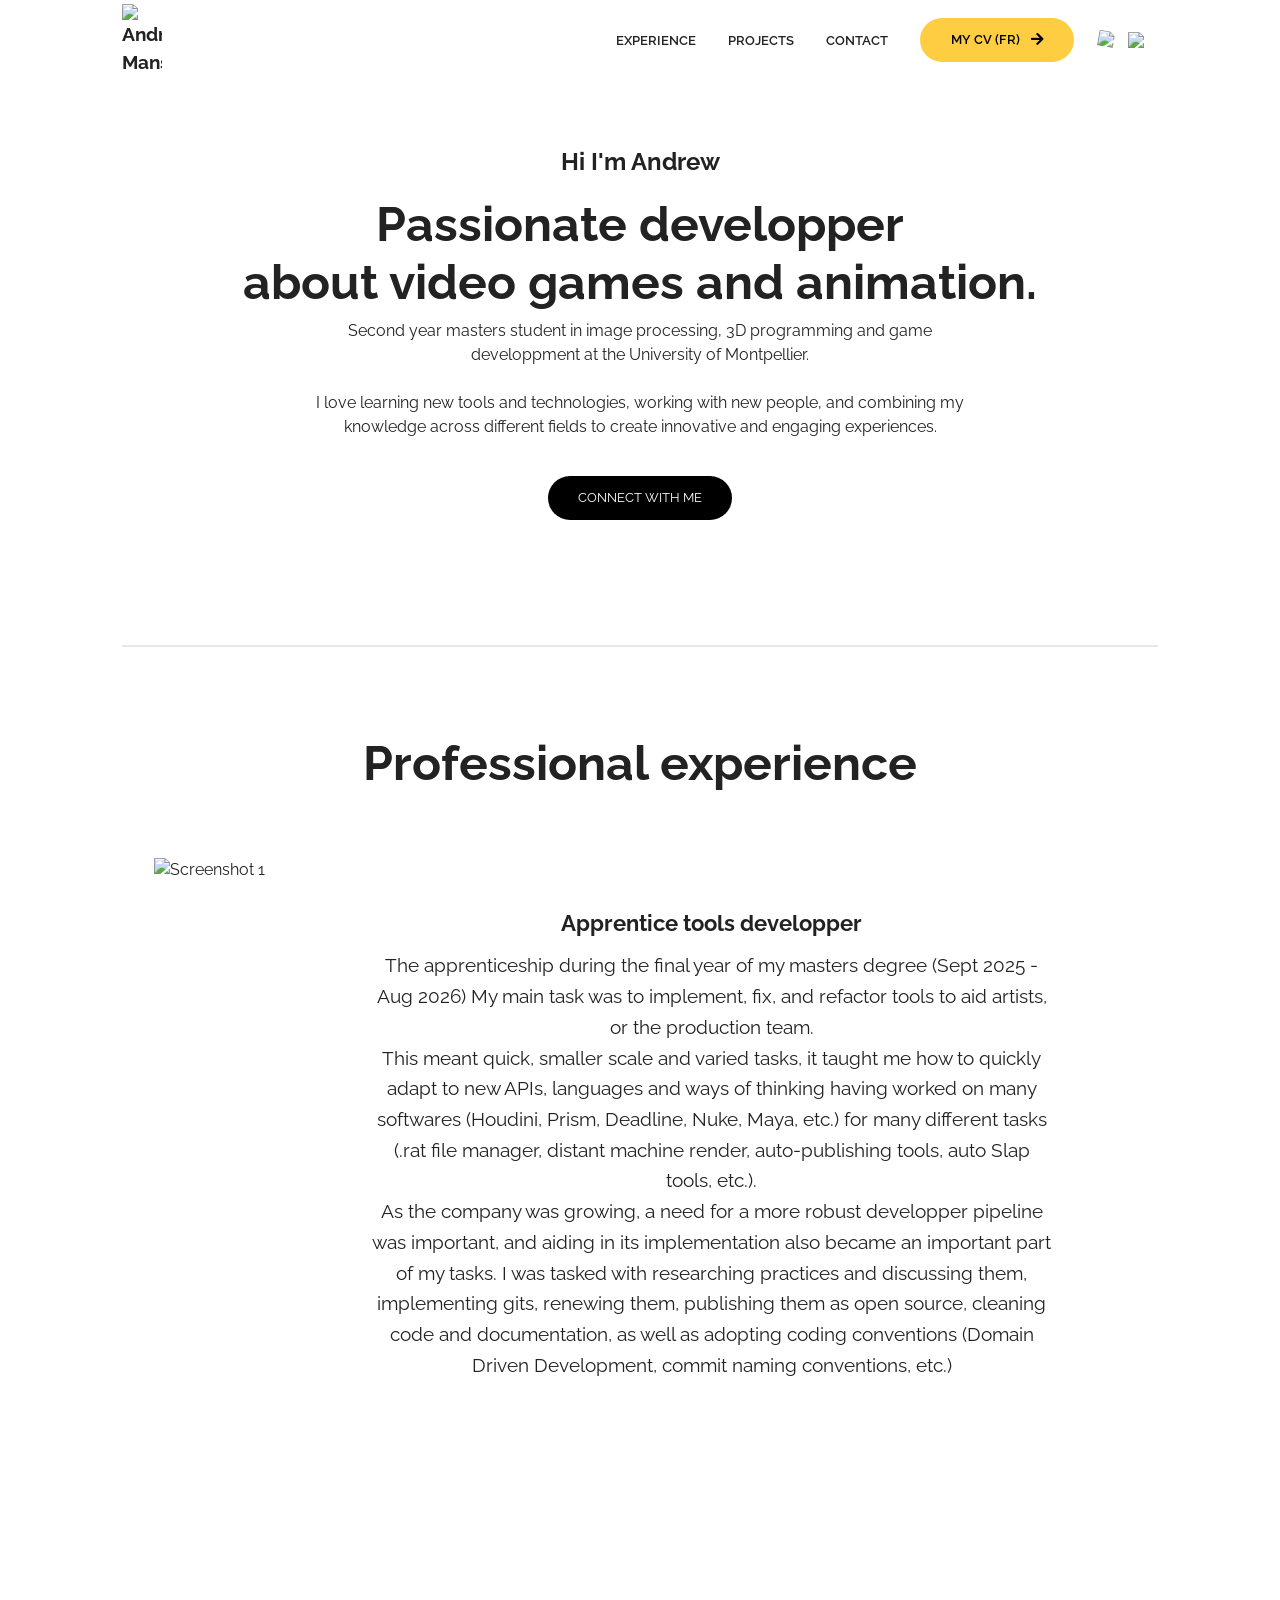
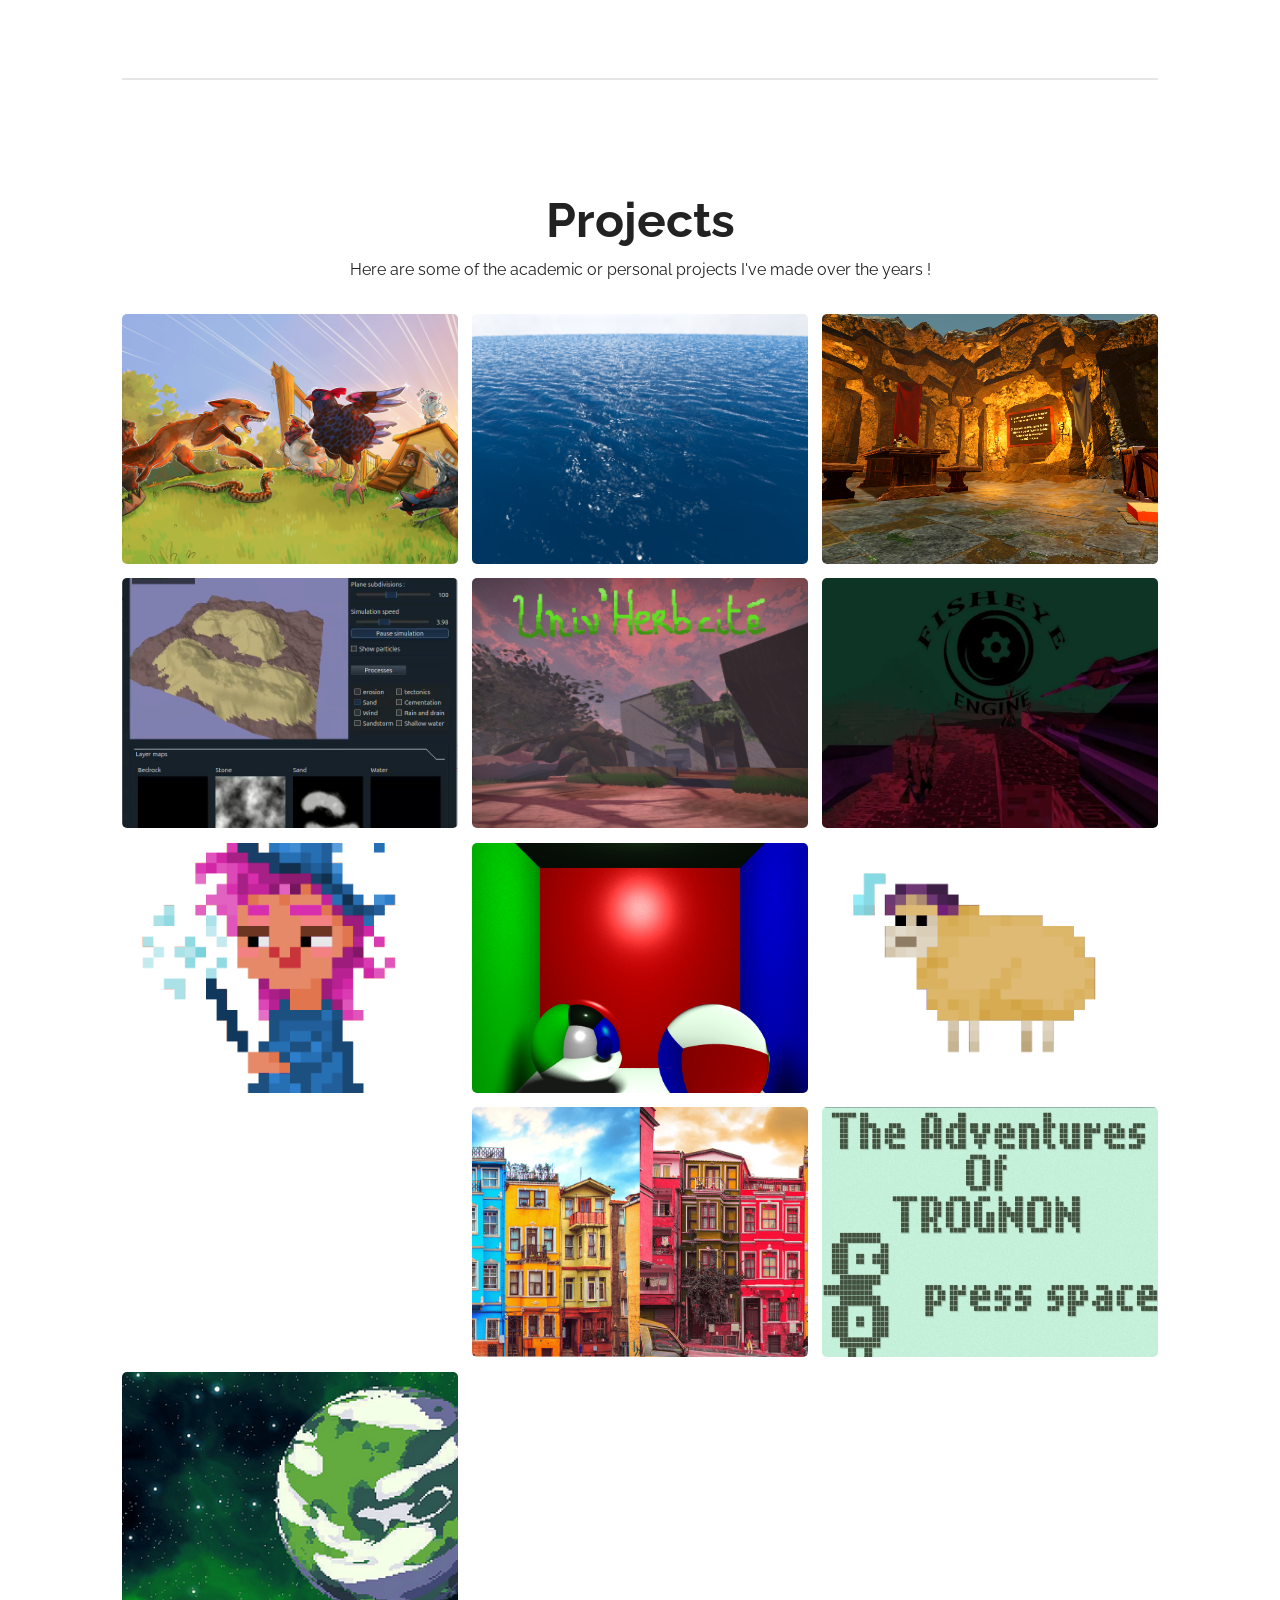
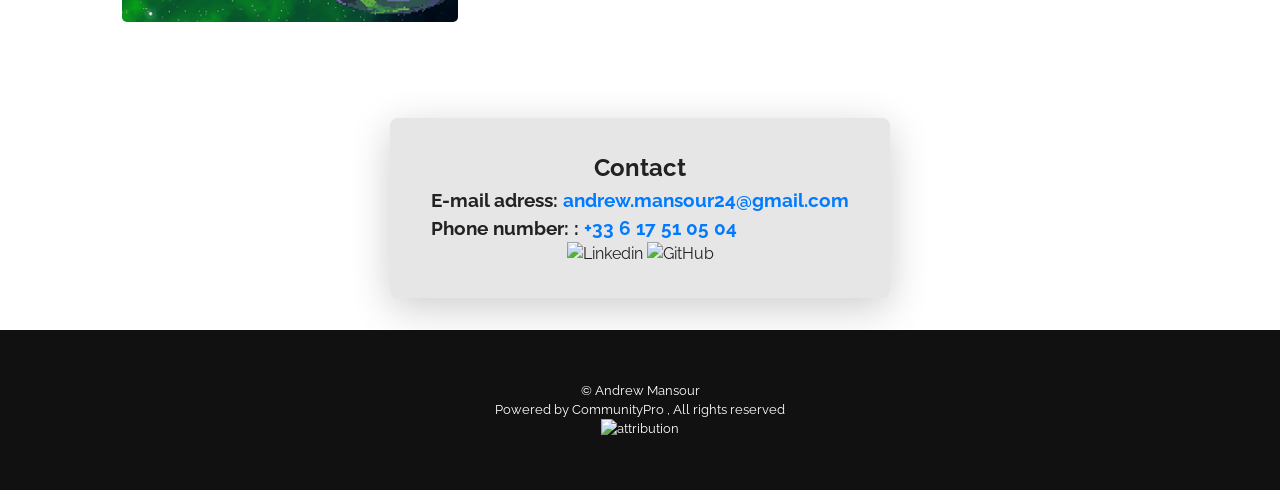
==== index.html @ ca148944 "feat: add work experience section" ====
<!DOCTYPE html>
<html lang="en">

<head>
  <meta charset="UTF-8" />
  <meta http-equiv="X-UA-Compatible" content="IE=edge" />
  <meta name="viewport" content="width=device-width, initial-scale=1.0" />

  <!-- TODO : Figure out what meta tags are -->

  <!-- Primary Meta Tags -->
  <title>Andrew Mansour</title>
  <meta name="title" content="Andrew Mansour's Portfolio" />
  <meta name="description"
    content="My personal portfolio showcasing some of my projects done throughout the years. This site is based on a template by CommunityPro" />

  <!-- Open Graph / Facebook -->
  <meta property="og:type" content="website" />
  <meta property="og:url" content="https://github.com/CommunityPro/portfolio-html" />
  <meta property="og:title" content="Andrew Mansour's Portfolio" />
  <meta property="og:description"
    content="My personal portfolio showcasing some of my projects done throughout the years. This site is based on a template by CommunityPro" />
  <meta property="og:image"
    content="src/assets/sitethumbnail.jpg" />

  <!-- Twitter -->
  <meta property="twitter:card" content="summary_large_image" />
  <meta property="twitter:url" content="https://github.com/CommunityPro/portfolio-html" />
  <meta property="twitter:title" content="Andrew Mansour's Portfolio" />
  <meta property="twitter:description"
    content="My personal portfolio showcasing some of my projects done throughout the years. This site is based on a template by CommunityPro" />
  <meta property="twitter:image"
    content="src/assets/sitethumbnail.jpg" />

  <link rel="stylesheet" href="https://use.fontawesome.com/releases/v5.15.4/css/all.css"
    integrity="sha384-DyZ88mC6Up2uqS4h/KRgHuoeGwBcD4Ng9SiP4dIRy0EXTlnuz47vAwmeGwVChigm" crossorigin="anonymous" />
  <link rel="stylesheet" href="src/css/style.css" />
  <link rel="stylesheet" href="src/css/utilities.css" />
</head>


<body>
  <header id="hero">
    <!-- Navbar -->
    <nav class="navbar">
      <div class="container">
        <!-- TODO : Replace with logo -->
        <!-- Logo -->
        <h3 id="logo">
          <a href="#"><img src="" alt="Andrew Mansour" /></a>
        </h3>
        <!-- Navbar links -->
        <!-- TODO : Set links -->
        <ul class="nav-menu">
          <li><a class="nav-link" href="#profexp">EXPERIENCE</a></li>
          <li><a class="nav-link" href="#projects">PROJECTS</a></li>
          <li><a class="nav-link" href="#contact">CONTACT</a></li>
          <li>
            <a class="nav-link btn btn-primary" href="src/assets/cv.pdf" target="_blank">MY CV (FR) <i
                class="fas fa-arrow-right"></i></a>
          </li>

          <!-- Toggle switch -->
          <div class="theme-switch">
            <input type="checkbox" id="switch" />
            <label class="toggle-icons" for="switch">
              <img class="moon" src="src/assets/moon.svg" />
              <img class="sun" src="src/assets/sun.svg" />
            </label>
          </div>
          <!-- Hamburger menu -->
        </ul>
        <div class="hamburger">
          <span class="bar"></span>
          <span class="bar"></span>
          <span class="bar"></span>
        </div>
      </div>
    </nav>


    <!-- TODO : Change text with my details -->
    <!-- TODO : Change picture with mine -->
    <section class="header-container">
      <img class="profile-image" src="src/assets/myhead.jpg" alt="" />
      <h1>Hi I'm Andrew</h1>

      <div class="content-text">
        <h2> Passionate developper </h2>
        <h2> about video games and animation.</h2>

        <p>
          Second year masters student in image processing, 3D programming and game developpment at the University of Montpellier. 
          <br />
          <br />
          I love learning new tools and technologies, working with new people, and combining my knowledge across different fields to create innovative and engaging experiences.
        </p>
      </div>
      <a href="#contact" class="btn btn-secondary">Connect with me</a>
    </section>
  </header>

  <section id="profexp" class="project-container container">
    <div class="division"></div>
    <div class="content-text">
      <h2>Professional experience</h2>

        <section class="project-details">
          <div class="container project-flex">
            <!-- Video on the left -->
            <div class="company-logo">
              <img src="src\assets\project\xxxxx.png" alt="Screenshot 1" />
            </div>
            <!-- Description on the right -->
            <div class="work-description">
              <h3>Apprentice tools developper</h3>
              <p>
                The apprenticeship during the final year of my masters degree (Sept 2025 - Aug 2026)
                My main task was to implement, fix, and refactor tools to aid artists, or the production team.<br>
                This meant quick, smaller scale and varied tasks, it taught me how to quickly adapt to new APIs, languages and ways of thinking
                having worked on many softwares (Houdini, Prism, Deadline, Nuke, Maya, etc.) for many different tasks (.rat file manager, distant machine render, auto-publishing tools, auto Slap tools, etc.).
                <br>
                As the company was growing, a need for a more robust developper pipeline was important, and aiding in its implementation also became an important part of my tasks. 
                I was tasked with researching practices and discussing them, implementing gits, renewing them, publishing them as open source, cleaning code and documentation, as well as adopting coding conventions 
                (Domain Driven Development, commit naming conventions, etc.)
              </p>
            </div>
          </div>
        </section>
        
    </div>
    </section>


  <!-- TODO : Make thumbnails -->
  <!-- Projects -->
  <section id="projects" class="project-container container">
    <div class="division"></div>
    <div class="content-text">
      <h2>Projects</h2>
      <p>Here are some of the academic or personal projects I've made over the years !</p>
    </div>

    <article class="project">
      <!-- Project 1 -->
      <div class="card" onclick="window.location='src/project.html?id=project1';">
        <div class="project-info">
          <div class="project-bio">
            <h3>Cots : PC and Mobile game</h3>
            <p>Unity, C#, Game design, Kickstarter/Instagram/Twitter</p>
          </div>

          <div class="project-link">
            <a href="https://www.kickstarter.com/projects/plampstudio/cots-take-your-destiny-into-your-own-wings?ref=43f7de" target="_blank"><i class="fas fa-globe"></i></a>
          </div>
        </div>
      </div>

      <!-- Project 2 -->
      <div href="" class="card" onclick="window.location='src/project.html?id=project2';">
        <div class="project-info">
          <div class="project-bio">
            <h3>Fast, Orientable, Aperiodic Ocean</h3>
            <p>Godot, GDshader, R&D</p>
          </div>

          <div class="project-link">
            <a href="https://github.com/RTheoGH/TER-Ocean" target="_blank"><i class="fab fa-github"></i></a>
          </div>
        </div>
      </div>

      <!-- Project 11 -->
      <div href="" class="card" onclick="window.location='src/project.html?id=project11';">
        <div class="project-info">
          <div class="project-bio">
            <h3>MAIge Academy VR</h3>
            <p>Godot, VR</p>
          </div>

          <div class="project-link">
            <a href="https://github.com/RTheoGH/Projet_VR" target="_blank"><i class="fab fa-github"></i></a>
          </div>
        </div>
      </div>

      <!-- Project 10 -->
      <div href="" class="card" onclick="window.location='src/project.html?id=project10';">
        <div class="project-info">
          <div class="project-bio">
            <h3>Approximation of physical processes for terrain simulation</h3>
            <p>C++, Qt5, OpenGL</p>
          </div>

          <div class="project-link">
            <a href="https://github.com/binaryHips/Projet3D" target="_blank"><i class="fab fa-github"></i></a>
          </div>
        </div>
      </div>

      <!-- Project 12 -->
      <div href="" class="card" onclick="window.location='src/project.html?id=project12';">
        <div class="project-info">
          <div class="project-bio">
            <h3>Univ'Herb'City</h3>
            <p>Godot</p>
          </div>

          <div class="project-link">
            <a href="https://github.com/RTheoGH/UnivHerbcite" target="_blank"><i class="fab fa-github"></i></a>
            <a href="https://azouuuu.itch.io/univherbcite" target="_blank"><i class="fas fa-globe"></i></a>
          </div>
        </div>
      </div>


      <!-- Porject 3 -->
      <div href="" class="card" onclick="window.location='src/project.html?id=project3';">
        <div class="project-info">
          <div class="project-bio">
            <h3>Fisheye Engine : Game Engine from scratch</h3>
            <p>C++, OpenGL, GLSL, R&D</p>
          </div>

          <div class="project-link">
            <a href="https://github.com/Sloth-King/Fisheye-Engine" target="_blank"><i class="fab fa-github"></i></a>
          </div>
        </div>
      </div>

      <!-- Project 4 -->
      <div href="" class="card" onclick="window.location='src/project.html?id=project4';">
        <div class="project-info">
          <div class="project-bio">
            <h3>MAIgic Academy</h3>
            <p>Godot, Multi-agent systems</p>
          </div>

          <div class="project-link">
            <a href="https://github.com/binaryHips/MAIgeAcademy" target="_blank"><i class="fab fa-github"></i></a>
            <a href="https://ohhnyx.itch.io/maige-academy" target="_blank"><i class="fas fa-globe"></i></a>
          </div>
        </div>
      </div>

      <!-- Project 7 -->
      <div href="" class="card" onclick="window.location='src/project.html?id=project7';">
        <div class="project-info">
          <div class="project-bio">
            <h3>Raytracer</h3>
            <p>C++, OpenGL, GLSL</p>
          </div>

          <div class="project-link">
            <a href="https://github.com/Sloth-King/RayTraceProject/tree/main" target="_blank"><i class="fab fa-github"></i></a>
          </div>
        </div>
      </div>

      <!-- Project 5 -->
      <div href="" class="card" onclick="window.location='src/project.html?id=project5';">
        <div class="project-info">
          <div class="project-bio">
            <h3>AIgricultor</h3>
            <p>Godot, Multi-agent system</p>
          </div>

          <div class="project-link">
            <a href="https://github.com/VigKillian/AIgricultor" target="_blank"><i class="fab fa-github"></i></a>
            <a href="https://ohhnyx.itch.io/aigricultor" target="_blank"><i class="fas fa-globe"></i></a>
          </div>
        </div>
      </div>

      <!-- Project 13 -->
      <div href="" class="card" onclick="window.location='src/project.html?id=project13';">
        <div class="project-info">
          <div class="project-bio">
            <h3>Age filter : Neural Network</h3>
            <p>Python, Tensorflow</p>
          </div>

          <div class="project-link">
            <a href="https://github.com/jjparrad/face_filters" target="_blank"><i class="fab fa-github"></i></a>
          </div>
        </div>
      </div>

      <!-- Project 6 -->
      <div href="" class="card" onclick="window.location='src/project.html?id=project6';">
        <div class="project-info">
          <div class="project-bio">
            <h3>HarMONEY : A color harmonisation software</h3>
            <p>Python, OpenCV, R&D</p>
          </div>

          <div class="project-link">
            <a href="https://github.com/Victor-ONIC/hai804-809" target="_blank"><i class="fab fa-github"></i></a>
          </div>
        </div>
      </div>

      <!-- Project 8 -->
      <div href="" class="card" onclick="window.location='src/project.html?id=project8';">
        <div class="project-info">
          <div class="project-bio">
            <h3>Nokia Jam 6 : Trognon</h3>
            <p>Godot</p>
          </div>

          <div class="project-link">
            <a href="https://codeberg.org/ShugarSkull/NokiaJam6" target="_blank"><i class="fab fa-github"></i></a>
            <a href="https://shugarskull.itch.io/the-adventures-of-trognon" target="_blank"><i class="fas fa-globe"></i></a>
          </div>
        </div>
      </div>

      <!-- Project 9 -->
      <div href="" class="card" onclick="window.location='src/project.html?id=project9';">
        <div class="project-info">
          <div class="project-bio">
            <h3>Imagine Jam 2025 : Crashlands</h3>
            <p>Unity</p>
          </div>

          <div class="project-link">
            <a href="https://github.com/Sloth-King/ImagineJam24" target="_blank"><i class="fab fa-github"></i></a>
            <a href="https://thedrewman.itch.io/crashlands" target="_blank"><i class="fas fa-globe"></i></a>
          </div>
        </div>
      </div>


    </article>
  </section>

  <section id="contact">
    <div class="contact">
      <h2>Contact</h2>

      <h3>
        E-mail adress:
        <a href="mailto:andrew.mansour24@gmail.com" style="color: #007bff;">andrew.mansour24@gmail.com</a>
        <br />
        Phone number: :
        <a href="tel:+33617510504" style="color: #007bff">+33 6 17 51 05 04</a>
      </h3>

      <div class="social">
        <a href="https://www.linkedin.com/in/thedrewman/" target="_blank"><img src="src/assets/linkedin-icon.svg"
            alt="Linkedin" /></a>
        <a href="https://github.com/Sloth-King" target="_blank"><img src="src/assets/github-icon.svg" alt="GitHub" /></a>
      </div>

    </div>




  </section>

  <footer id="footer">
    <div class="container">
      <!-- Attribution -->
      <p>&copy; Andrew Mansour</p>
      <p> Powered by CommunityPro <span id="datee"></span>, All rights reserved </span></p>
      <a href="https://github.com/CommunityPro/portfolio-html" target="_blank" rel="noopener noreferrer">
        <img src="https://user-images.githubusercontent.com/62628408/157202263-9174da24-b19a-4017-9b7c-a1d26ae8f014.svg"
          alt="attribution" width="150px" />
      </a>
    </div>
  </footer>
  <script src="src/js/script.js"></script>
</body>

</html>
---- src/css/style.css ----
/* This is the required project styling. Will contain essential CSS styles like:
   * Flex property
   * Grid layout
   * Cards and sections
*/

@import url(https://fonts.googleapis.com/css?family=Raleway:100,200,300,regular,500,600,700,800,900,100italic,200italic,300italic,italic,500italic,600italic,700italic,800italic,900italic);

/* variables */
:root {
  /* Colors */
  --primary-color: #ffcd42;
  --secondary-color: #ffd35c;
  --bg-primary: #ffffff;
  --text-color: #222222;
  --text-color-two: #ffffff;
  --text-color-three: #444444;
  --bg-secondary: #000000;
  --card-background: #e7e6e6;
  --bg-secondary-two: #111111;

  --shadow: 0 10px 40px rgba(0, 0, 0, 0.2);

  /* Font Weight */
  --weight-small: 400;
  --weight-semibold: 600;
  --weight-bold: 800;

  /* Max width */
  --width-small: 600px;
  --width-medium: 1100px;
  --width-large: 1300px;
}

[data-theme="dark"] {
  --primary-color: #ffcd42;
  --secondary-color: #ffd35c;
  --bg-primary: #000000;
  --text-color: #ffffff;
  --text-color-two: #222222;
  --text-color-three: #333333;
  --bg-secondary: #ffffff;
  --card-background: #111111;
  --bg-secondary-two: #f4f4f4;
  --shadow: 0 2px 10px rgba(95, 95, 95, 0.2);
}

html {
  font-size: 100%;
  scroll-behavior: smooth;
}

/* Reset default styling */
* {
  margin: 0;
  padding: 0;
  box-sizing: border-box;
}

ul {
  list-style: none;
}

a {
  text-decoration: none;
  color: var(--text-color);
}

/* Main styling */
body {
  background: var(--bg-primary);
  color: var(--text-color);
  font-family: "Raleway", sans-serif;
  line-height: 1.5;
}

/* Navbar */
.navbar {
  position: fixed;
  top: 0;
  left: 0;
  right: 0;
  z-index: 20;
  background: var(--bg-primary);
}

.navbar .container {
  display: flex;
  align-items: center;
  justify-content: space-between;
  z-index: 20;
  height: 80px;
  width: 100%;
}

.navbar .nav-menu {
  display: flex;
  align-items: center;
  background: var(--bg-primary);
}

.navbar .nav-link {
  margin: 0 1rem;
  font-size: 0.8rem;
  font-weight: var(--weight-semibold);
}

.navbar #logo img {
  display: block;
  width: 40px;
}

.navbar .btn {
  margin-right: 1.5rem;
}

.fas.fa-arrow-right {
  margin-left: 0.5rem;
  font-size: 0.9rem;
}

/* hamburger */
.hamburger {
  margin-bottom: 0.1rem;
  display: none;
}

.bar {
  display: block;
  width: 23px;
  height: 3px;
  margin: 4px auto;
  transition: all 0.3s ease-in-out;
  border-radius: 30px;
  background-color: var(--bg-secondary);
}

/* Hero section */
#hero {
  display: flex;
  flex-direction: column;
  height: 100%;
}

.profile-image {
  width: 150px;
  border-radius: 50%;
  animation: bounce 1s infinite alternate;
}

@keyframes bounce {
  from {
    transform: translateY(0px);
  }

  to {
    transform: translateY(-10px);
  }
}

.division {
  width: 100%;
  height: 2px;
  background-color: var(--card-background);
  margin: 5.5rem 0;
}
/* Projects */
#projects {
  display: flex;
  flex-direction: column;
  margin: 2rem auto 5rem;
}

#projects .btn {
  align-self: center;
  margin: 2rem 0;
}

.project {
  display: grid;
  grid-template-columns: repeat(3, 1fr);
  grid-auto-rows: minmax(250px, auto);
  grid-gap: 0.9rem;
}

.card .project-bio p {
  font-size: 0.83rem;
}

.card .project-bio h3 {
  font-size: 0.9rem;
}

.project-info {
  display: flex;
  justify-content: space-between;
  opacity: 0;
  position: relative;
  transition: 0.5s ease-in-out;
}

.project-bio {
  display: flex;
  flex-direction: column;
  justify-content: flex-end;
  position: relative;
  top: 160px;
  left: 10px;
}

/* Footer */
#footer {
  background: #111111;
}

#footer .container {
  display: flex;
  flex-direction: column;
  align-items: center;
  justify-content: center;
  color: #ffffff;
  min-height: 160px;
  text-align: center;
}

#footer a {
  font-size: 0.8rem;
  color: #fff;
}

#footer a:hover {
  opacity: 0.6;
}

#footer .social {
  margin: 0.9rem 0;
}

#footer .social img {
  width: 20px;
  height: 20px;
}

#footer .social a {
  margin: 0 0.5rem;
}

#footer p {
  font-size: 0.8rem;
}

/* Responsiveness */

@media (max-width: 1000px) {
  .project {
    display: grid;
    grid-template-columns: repeat(2, 1fr);
  }
}

@media (max-width: 768px) {
}

@media (max-width: 670px) {
  .navbar .nav-menu {
    position: fixed;
    right: -100vw;
    top: 4.5rem;
    flex-direction: column;
    width: calc(80% - 10px);
    transition: 0.3s;
    box-shadow: var(--shadow);
    padding: 2rem;
    border-radius: 5px;
    align-items: flex-start;
  }

  .navbar .btn {
    margin: 0;
    margin-top: 1rem;
  }

  .nav-menu.active {
    right: 20px;
  }

  .nav-menu .nav-link {
    font-size: 0.9rem;
    margin: 0 0.2rem;
  }

  .nav-menu li {
    margin-bottom: 0.5rem;
    width: 100%;
  }

  .nav-menu .btn {
    width: 100%;
    text-align: center;
    margin-top: 0.5rem;
  }

  .hamburger {
    display: block;
    cursor: pointer;
    padding: 0.2rem 0.4rem;
  }

  .hamburger.active {
    border: 1px dotted gray;
  }

  .hamburger.active .bar:nth-child(2) {
    opacity: 0;
  }

  .hamburger.active .bar:nth-child(1) {
    transform: translateY(6px) rotate(45deg);
  }

  .hamburger.active .bar:nth-child(3) {
    transform: translateY(-8px) rotate(-45deg);
  }
}

@media (max-width: 600px) {
  .project {
    display: grid;
    grid-template-columns: 1fr;
  }

  .header-container .btn {
    border-radius: 5px;
    width: 80%;
  }
}

/* Project styles */

.project-title {
  padding-top: 70px;  
  /* padding-bottom: 100px;  */
  text-align: center;
  font-size: 2rem;
}

.project-subtitle {
  text-align: center;
  font-size: 1.5rem;
  color: var(--text-color-three);
  font-style: italic;
}

.project-flex {
  display: flex;
  align-items: flex-start; /* aligns items at the top */
  justify-content: space-between;
  flex-wrap: wrap; /* allows wrapping on small screens */
  gap: 2rem;
}

.project-video {
  width : 40%;
  height: 250px;
  margin: 2rem auto;
  display: block;
}

.project-description {
  margin: 2rem auto;
  padding: 1rem;
  font-size: 1.2rem;
  line-height: 1.6;
} 

.project-video,
.project-description {
  flex: 1 1 45%; 
}

.project-video {
  width : 30%;
  height: 250px;
  margin: 2rem auto;
  display: block;
}

.work-description {
  margin: 2rem auto;
  padding: 1rem;
  font-size: 1.2rem;
  line-height: 1.6;
} 

.project-details {
  padding-top: 50px;
  padding-bottom: 50px;
}

.project-images {
  margin-top: 2rem;
  margin-bottom: 2rem;
}

.project-images h3 {
  margin-bottom: 1rem;
  font-size: 1.5rem;
  font-weight: 600;
}

.images-container {
  max-width: var(--width-medium);
  margin-left: auto;
  margin-right: auto;
}

.images-grid {
  display: flex; 
  gap: 0.9rem; 
  overflow-x: auto; 
  width: 100%; 
} 

.images-grid img {
  flex: 0 0 auto; /* Prevent images from shrinking or growing */
  height: 250px; 
  width: auto; 
  object-fit: cover; 
  border-radius: 8px; /* Rounded corners */
  display: block;
}

.contact{
  display: flex;
  flex-direction: column;
  align-items: center;
  justify-content: center;
  padding: 2rem 1rem;
  background: var(--card-background);
  border-radius: 8px;
  box-shadow: var(--shadow);
  max-width: 500px;
  margin: 2rem auto;
}
---- src/css/utilities.css ----
/* ?This is where reusable styling of this template will be. 
   !Will contain things like:
   * Button styling
   * Background color styling
   * padding and margin
*/

.container {
  max-width: var(--width-medium);
  margin: 0 auto;
  padding: 1rem 2rem;
}

h1::selection,
h2::selection {
  color: #111;
  background: var(--primary-color);
}

/* Buttons */
.btn {
  display: inline-block;
  padding: 0.75rem 1.9rem;
  border-radius: 30px;
  text-transform: uppercase;
  font-size: 0.82rem;
  transition: 0.3s;
}

.btn-primary {
  background: var(--primary-color);
  color: #000000;
}

.btn-secondary {
  margin: 5px 0;
  background-color: var(--bg-secondary);
  color: var(--bg-primary);
}

/* add hover to resume button */
.btn-primary:hover {
  background: var(--secondary-color);
}

/* Dark mode toggle */
#switch {
  display: none;
}

.toggle-icons {
  display: flex;
  justify-content: space-between;
  align-items: center;
  cursor: pointer;
}

.toggle-icons > img {
  transition: 0.6s cubic-bezier(0.23, 1, 0.32, 1);
  width: 30px;
}

.moon {
  transform: rotate(10deg);
}

#switch:checked + .toggle-icons .moon {
  transform: rotate(250deg);
}

#switch:checked + .toggle-icons .sun {
  transform: rotate(100deg);
}

/* Header Container */
.header-container {
  display: flex;
  flex-direction: column;
  align-items: center;
  justify-content: center;
  margin-top: 8rem;
  padding: 1rem;
}

.header-container > div {
  margin-top: 1rem;
}

.content-text {
  text-align: center;
  margin: 1.5rem 0;
}

.content-text h2 {
  font-size: 3rem;
  line-height: 1.2;
  transition: 0.2s ease-in-out;
}

.content-text p {
  padding: 0.5rem;
  margin: 0 auto;
  max-width: 700px;
}

/* Project cards */
.card {
  padding: 1rem;
  background: var(--card-background);
  color: #ffffff;
  border-radius: 5px;
  transition: 0.4s ease-in-out;
  cursor: pointer;
}

.card a {
  color: #ffffff;
  transition: 0.25s ease-in-out;
  font-size: 1.1rem;
  margin-right: 0.3rem;
}

.card a:hover {
  color: var(--primary-color);
}

.card:hover {
  box-shadow: inset 0 100px 1000px 10px rgba(0, 0, 0, 0.8);
}

.card:hover .project-info {
  opacity: 1;
}

/* Project Images */

/* project 1 */
.card:nth-child(1) {
  background: url(../assets/project/project-cots.png) center center/cover;
}
/* Project 2 */
.card:nth-child(2) {
  background: url(../assets/project/project-ocean.png) center center/cover;
}
/* Project 3 */
.card:nth-child(3) {
  background: url(../assets/project/project-maigevr.png) center center/cover;
}
/* Project 4 */
.card:nth-child(4) {
  /* background: url(../assets/project/project-four.png) center center/cover; */
  background: url(../assets/project/project-physics.png) center center/cover;
}
/* Project 5 */
.card:nth-child(5) {
  /* background: url(../assets/project/project-five.png) center center/cover; */
  background: url(../assets/project/project-univ.png) center center/cover;
}
/* Project 6 */
.card:nth-child(6) {
  background: url(../assets/project/project-fisheye.png) center center/cover;
}
/* Project 7 */
.card:nth-child(7) {
  background: url(../assets/project/project-maige.png) center center/cover;
}
/* Project 8 */
.card:nth-child(8) {
  background: url(../assets/project/project-raytrace.png) center center/cover;
}
/* Project 9 */
.card:nth-child(9) {
  background: url(../assets/project/project-aigricultor.png) center center/cover;
}
/* Project 10 */
.card:nth-child(10) {
  background: url(../assets/project/project-age.png) center center/cover;
}
/* Project 11 */
.card:nth-child(11) {
  background: url(../assets/project/project-harmoney.png) center center/cover;
}
/* Project 12 */
.card:nth-child(12) {
  background: url(../assets/project/project-trognon.png) center center/cover;
}
/* Project 13 */
.card:nth-child(13) {
  background: url(../assets/project/project-crashlands.png) center center/cover;
}

/* Media Queries */
@media (max-width: 768px) {
  .header-container {
    margin-top: 7rem;
    text-align: center;
  }

  .content-text h2 {
    font-size: 2.5rem;
  }
}
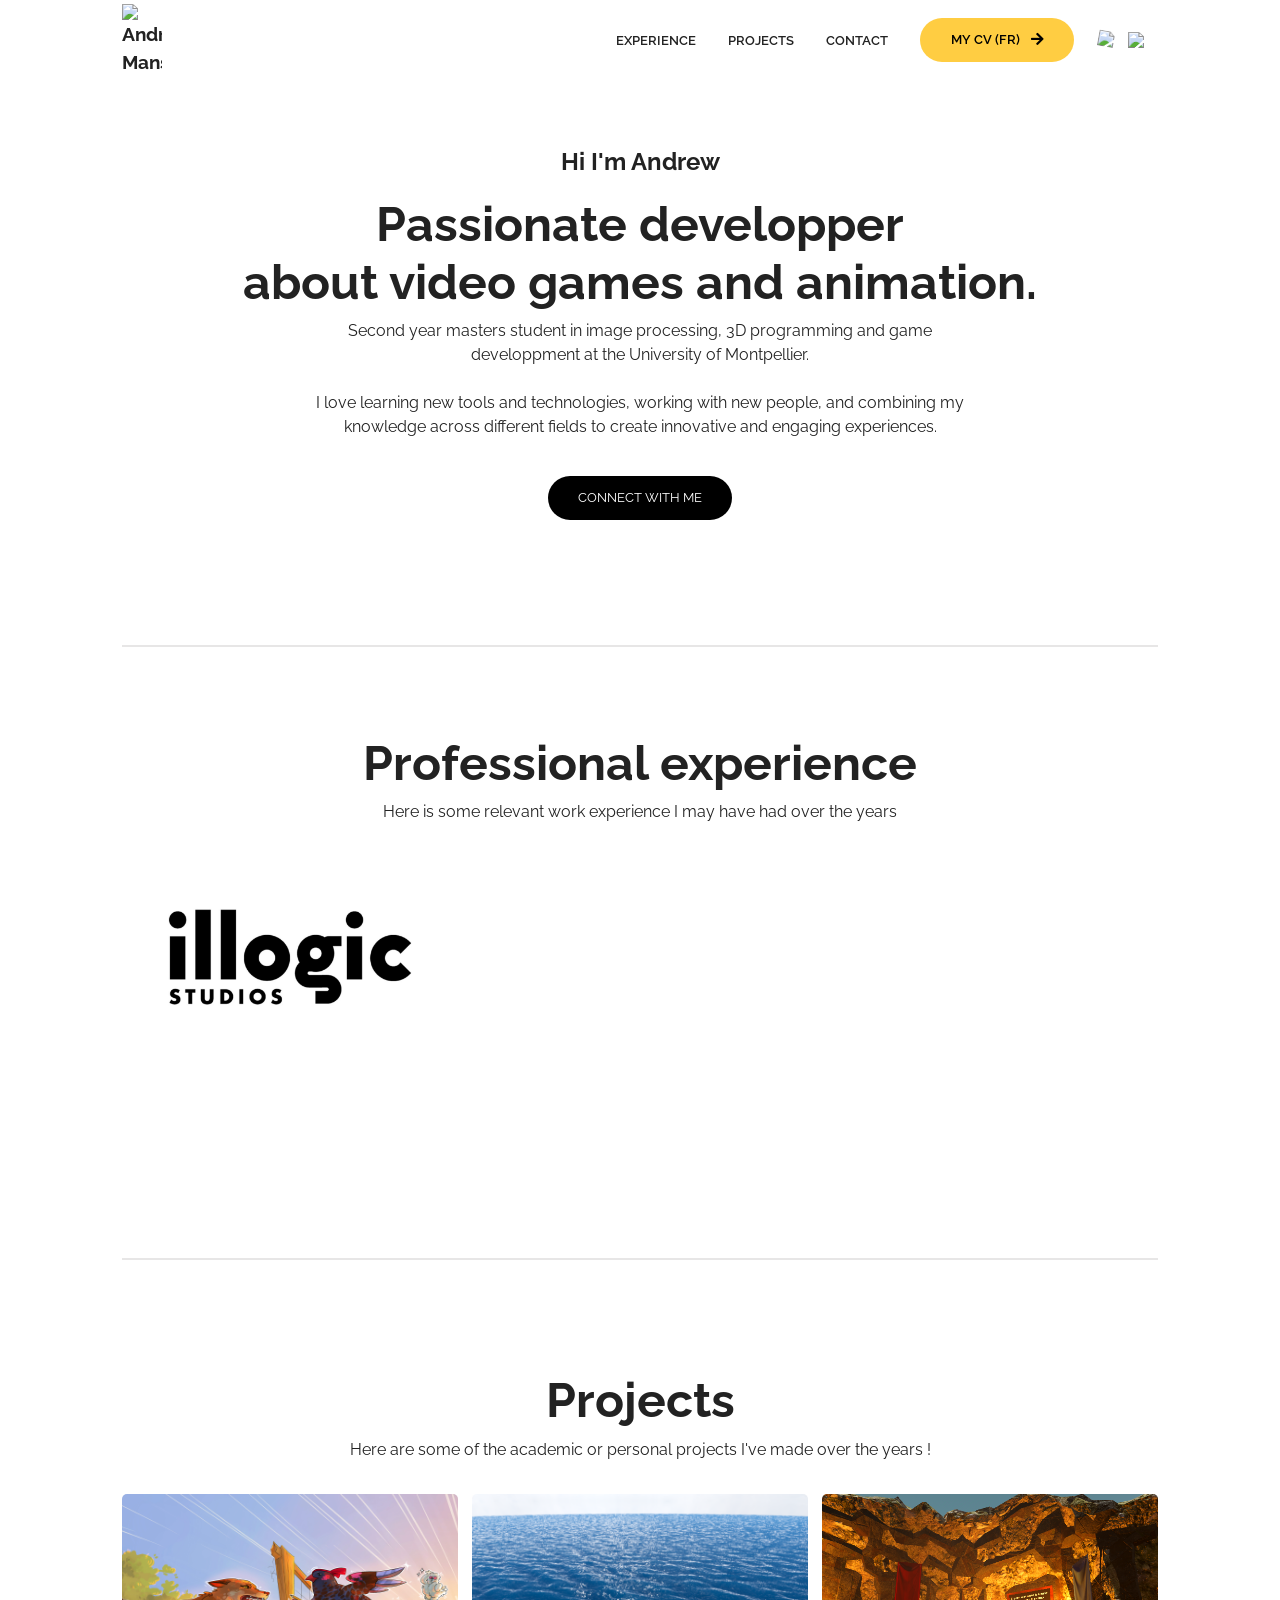
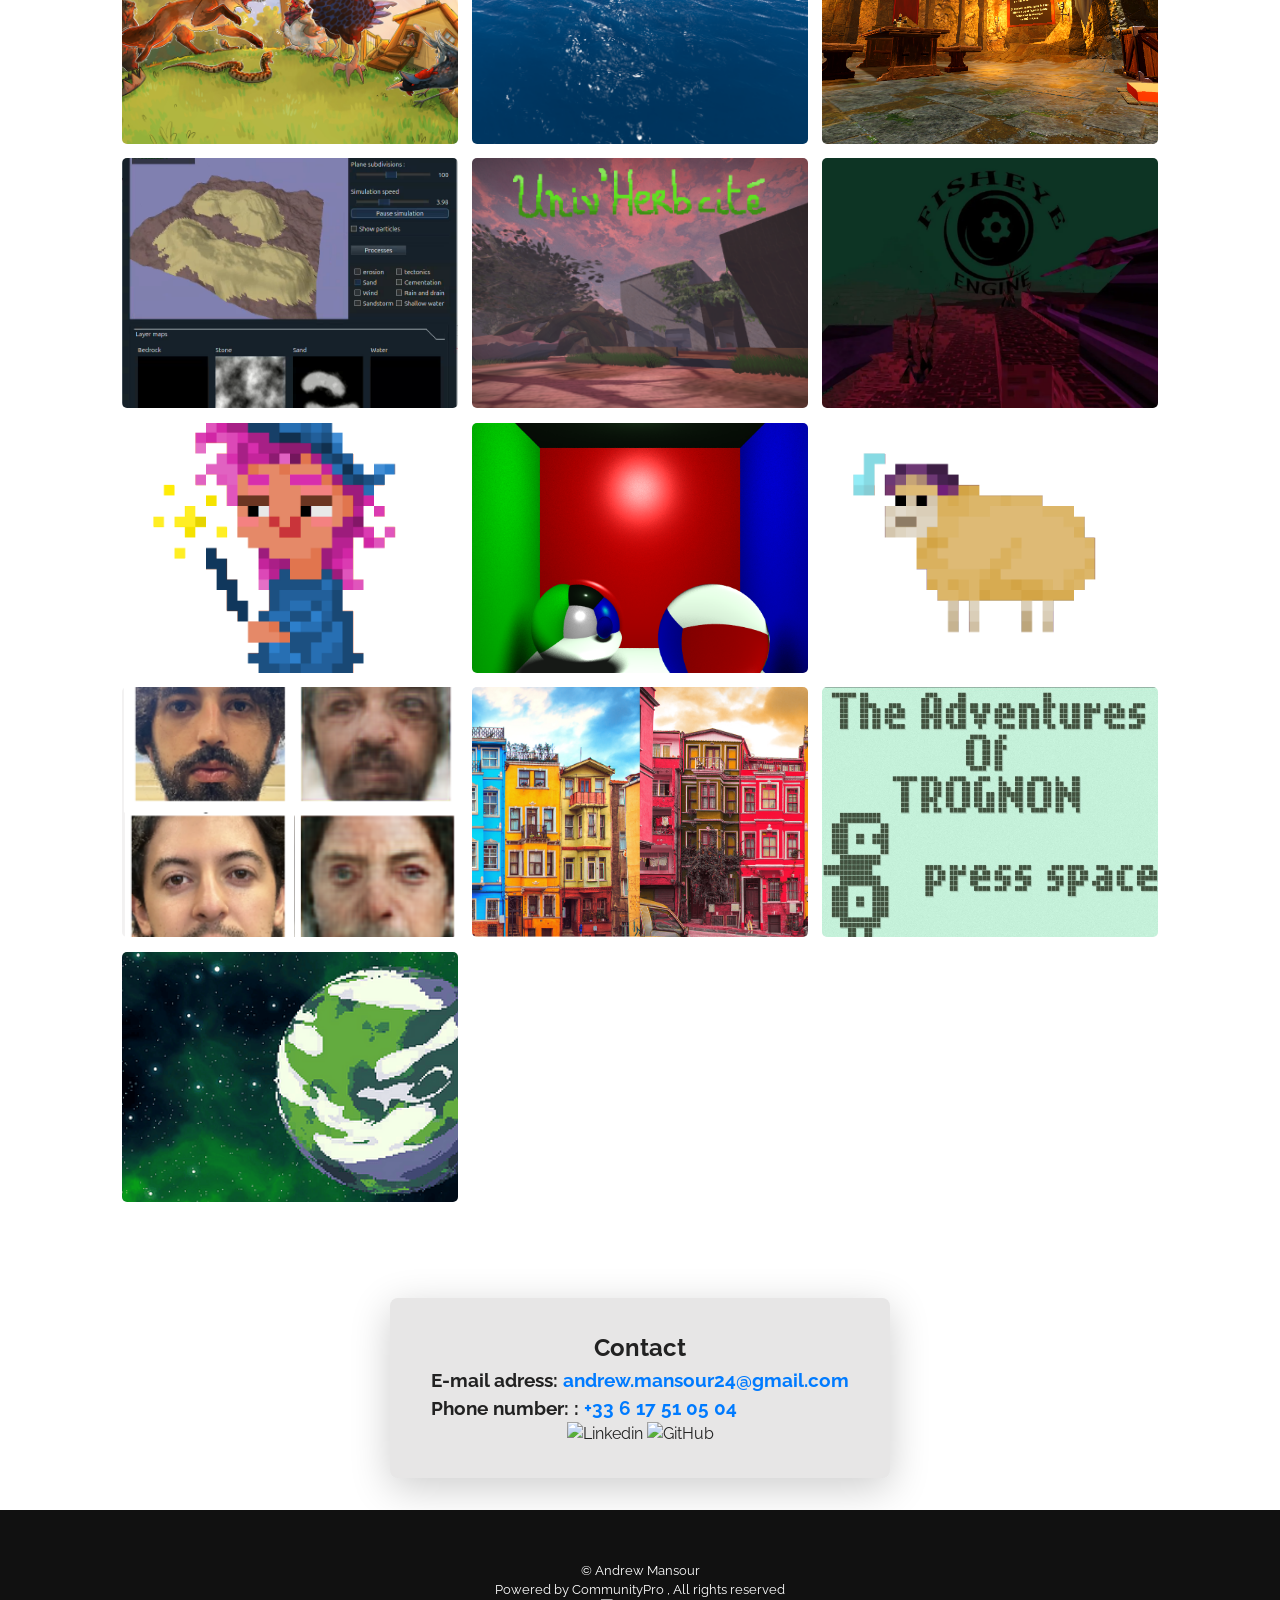
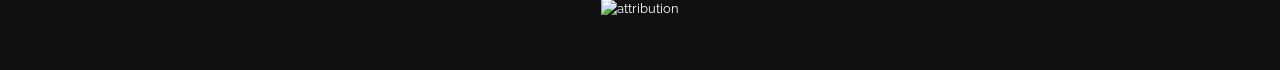
==== commit 2f6131f7: "feat: job exp as a project" ====
--- a/index.html
+++ b/index.html
@@ -104,30 +104,22 @@
     <div class="division"></div>
     <div class="content-text">
       <h2>Professional experience</h2>
-
-        <section class="project-details">
-          <div class="container project-flex">
-            <!-- Video on the left -->
-            <div class="company-logo">
-              <img src="src\assets\project\xxxxx.png" alt="Screenshot 1" />
-            </div>
-            <!-- Description on the right -->
-            <div class="work-description">
-              <h3>Apprentice tools developper</h3>
-              <p>
-                The apprenticeship during the final year of my masters degree (Sept 2025 - Aug 2026)
-                My main task was to implement, fix, and refactor tools to aid artists, or the production team.<br>
-                This meant quick, smaller scale and varied tasks, it taught me how to quickly adapt to new APIs, languages and ways of thinking
-                having worked on many softwares (Houdini, Prism, Deadline, Nuke, Maya, etc.) for many different tasks (.rat file manager, distant machine render, auto-publishing tools, auto Slap tools, etc.).
-                <br>
-                As the company was growing, a need for a more robust developper pipeline was important, and aiding in its implementation also became an important part of my tasks. 
-                I was tasked with researching practices and discussing them, implementing gits, renewing them, publishing them as open source, cleaning code and documentation, as well as adopting coding conventions 
-                (Domain Driven Development, commit naming conventions, etc.)
-              </p>
-            </div>
-          </div>
-        </section>
-        
+      <p> Here is some relevant work experience I may have had over the years</p>
+      <article class="project">
+      <!-- Job 1 -->
+      <div class="job-card" onclick="window.location='src/project.html?id=job1';">
+        <div class="project-info">
+          <div class="project-bio">
+            <h3>Illogic : Tools developper apprenticeship</h3>
+            <p>Python</p>
+          </div>
+
+          <div class="project-link">
+            <a href="https://www.illogicstudios.com/" target="_blank"><i class="fas fa-globe"></i></a>
+            <a href="https://github.com/Illogic-Studios" target="_blank"><i class="fab fa-github"></i></a>          </div>
+        </div>
+      </div>
+
     </div>
     </section>
 
@@ -151,7 +143,8 @@
           </div>
 
           <div class="project-link">
-            <a href="https://www.kickstarter.com/projects/plampstudio/cots-take-your-destiny-into-your-own-wings?ref=43f7de" target="_blank"><i class="fas fa-globe"></i></a>
+            <a href="https://store.steampowered.com/app/3687890/COTS/" target="_blank"><i class="fab fa-steam"></i></a>
+            <a href="https://www.kickstarter.com/projects/plampstudio/cots-take-your-destiny-into-your-own-wings?ref=43f7de" target="_blank"><i class="fab fa-kickstarter"></i></a>
           </div>
         </div>
       </div>
@@ -189,7 +182,7 @@
         <div class="project-info">
           <div class="project-bio">
             <h3>Approximation of physical processes for terrain simulation</h3>
-            <p>C++, Qt5, OpenGL</p>
+            <p>C++, Qt5, OpenGL, R&D</p>
           </div>
 
           <div class="project-link">
@@ -208,7 +201,7 @@
 
           <div class="project-link">
             <a href="https://github.com/RTheoGH/UnivHerbcite" target="_blank"><i class="fab fa-github"></i></a>
-            <a href="https://azouuuu.itch.io/univherbcite" target="_blank"><i class="fas fa-globe"></i></a>
+            <a href="https://azouuuu.itch.io/univherbcite" target="_blank"><i class="fab fa-itch-io"></i></a>
           </div>
         </div>
       </div>
@@ -238,7 +231,7 @@
 
           <div class="project-link">
             <a href="https://github.com/binaryHips/MAIgeAcademy" target="_blank"><i class="fab fa-github"></i></a>
-            <a href="https://ohhnyx.itch.io/maige-academy" target="_blank"><i class="fas fa-globe"></i></a>
+            <a href="https://ohhnyx.itch.io/maige-academy" target="_blank"><i class="fab fa-itch-io"></i></a>
           </div>
         </div>
       </div>
@@ -267,7 +260,7 @@
 
           <div class="project-link">
             <a href="https://github.com/VigKillian/AIgricultor" target="_blank"><i class="fab fa-github"></i></a>
-            <a href="https://ohhnyx.itch.io/aigricultor" target="_blank"><i class="fas fa-globe"></i></a>
+            <a href="https://ohhnyx.itch.io/aigricultor" target="_blank"><i class="fab fa-itch-io"></i></a>
           </div>
         </div>
       </div>
@@ -277,7 +270,7 @@
         <div class="project-info">
           <div class="project-bio">
             <h3>Age filter : Neural Network</h3>
-            <p>Python, Tensorflow</p>
+            <p>Python, Tensorflow, R&D</p>
           </div>
 
           <div class="project-link">
@@ -310,7 +303,7 @@
 
           <div class="project-link">
             <a href="https://codeberg.org/ShugarSkull/NokiaJam6" target="_blank"><i class="fab fa-github"></i></a>
-            <a href="https://shugarskull.itch.io/the-adventures-of-trognon" target="_blank"><i class="fas fa-globe"></i></a>
+            <a href="https://shugarskull.itch.io/the-adventures-of-trognon" target="_blank"><i class="fab fa-itch-io"></i></a>
           </div>
         </div>
       </div>
@@ -325,7 +318,7 @@
 
           <div class="project-link">
             <a href="https://github.com/Sloth-King/ImagineJam24" target="_blank"><i class="fab fa-github"></i></a>
-            <a href="https://thedrewman.itch.io/crashlands" target="_blank"><i class="fas fa-globe"></i></a>
+            <a href="https://thedrewman.itch.io/crashlands" target="_blank"><i class="fab fa-itch-io"></i></a>
           </div>
         </div>
       </div>
--- a/src/css/utilities.css
+++ b/src/css/utilities.css
@@ -103,6 +103,41 @@
   max-width: 700px;
 }
 
+/* job */
+/* Project cards */
+.job-card {
+  padding: 1rem;
+  background: var(--card-background);
+  color: #ffffff;
+  border-radius: 5px;
+  transition: 0.4s ease-in-out;
+  cursor: pointer;
+}
+
+.job-card a {
+  color: #ffffff;
+  transition: 0.25s ease-in-out;
+  font-size: 1.1rem;
+  margin-right: 0.3rem;
+}
+
+.job-card a:hover {
+  color: var(--primary-color);
+}
+
+.job-card:hover {
+  box-shadow: inset 0 100px 1000px 10px rgba(0, 0, 0, 0.8);
+}
+
+.job-card:hover .project-info {
+  opacity: 1;
+}
+
+.job-card:nth-child(1) {
+  background: url(../assets/illogic_logo.jpg) center center/cover;
+}
+
+
 /* Project cards */
 .card {
   padding: 1rem;
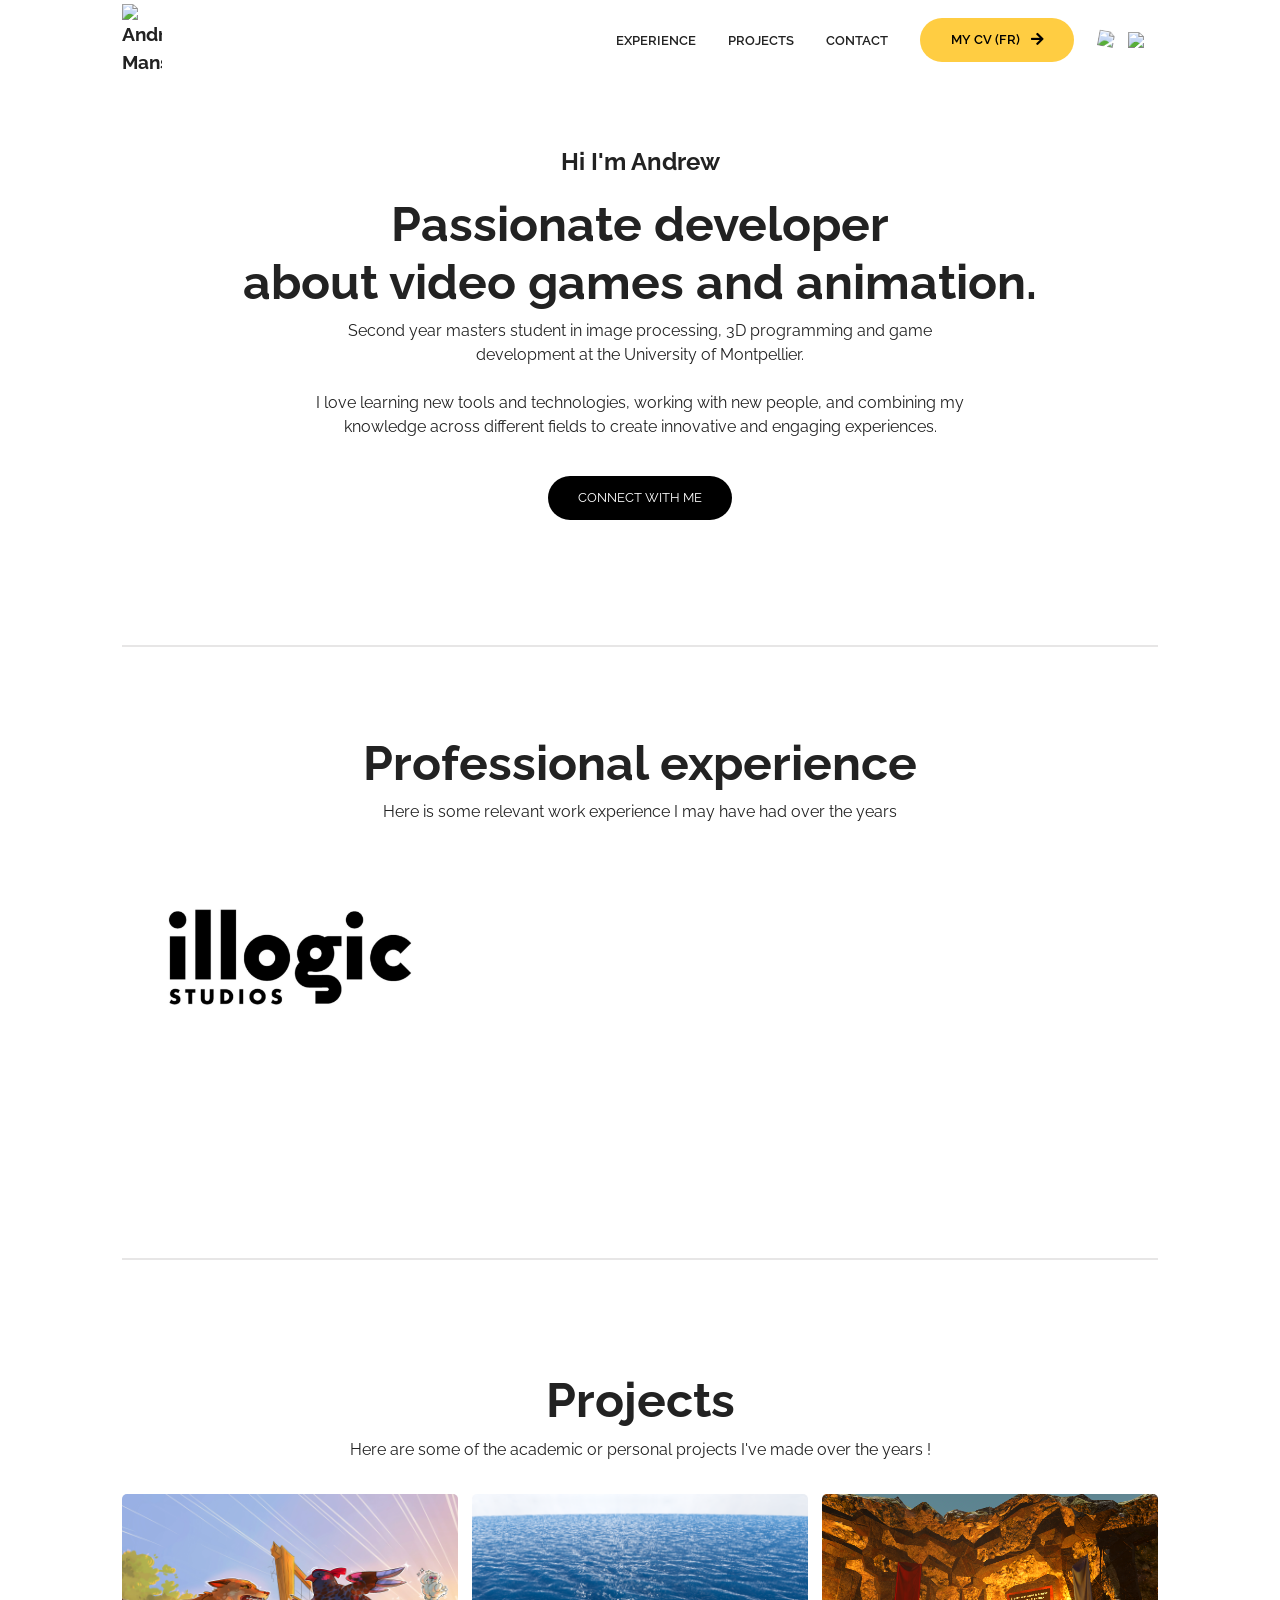
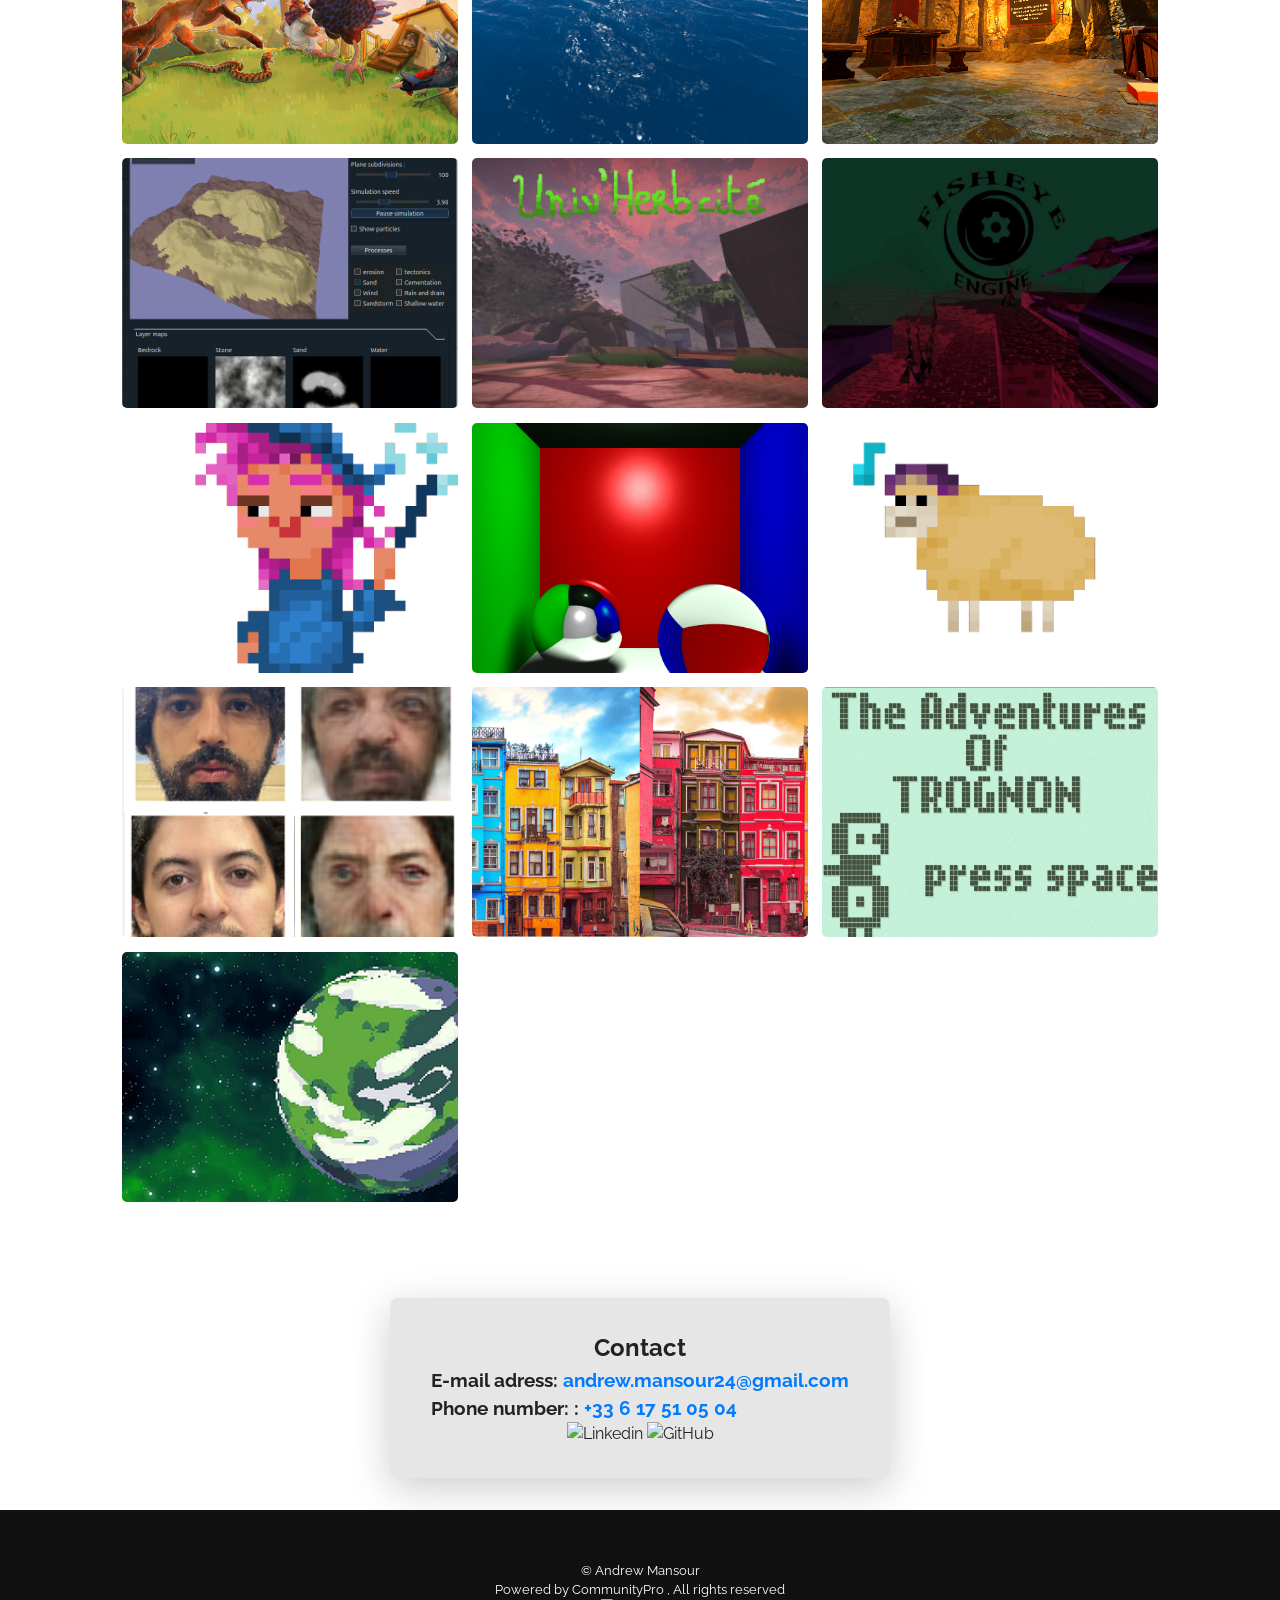
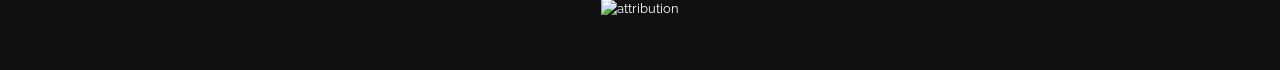
==== commit 44db1377: "fix: developer only has one p." ====
--- a/index.html
+++ b/index.html
@@ -86,11 +86,11 @@
       <h1>Hi I'm Andrew</h1>
 
       <div class="content-text">
-        <h2> Passionate developper </h2>
+        <h2> Passionate developer </h2>
         <h2> about video games and animation.</h2>
 
         <p>
-          Second year masters student in image processing, 3D programming and game developpment at the University of Montpellier. 
+          Second year masters student in image processing, 3D programming and game development at the University of Montpellier. 
           <br />
           <br />
           I love learning new tools and technologies, working with new people, and combining my knowledge across different fields to create innovative and engaging experiences.
@@ -110,7 +110,7 @@
       <div class="job-card" onclick="window.location='src/project.html?id=job1';">
         <div class="project-info">
           <div class="project-bio">
-            <h3>Illogic : Tools developper apprenticeship</h3>
+            <h3>Illogic : Tools developer apprenticeship</h3>
             <p>Python</p>
           </div>
 
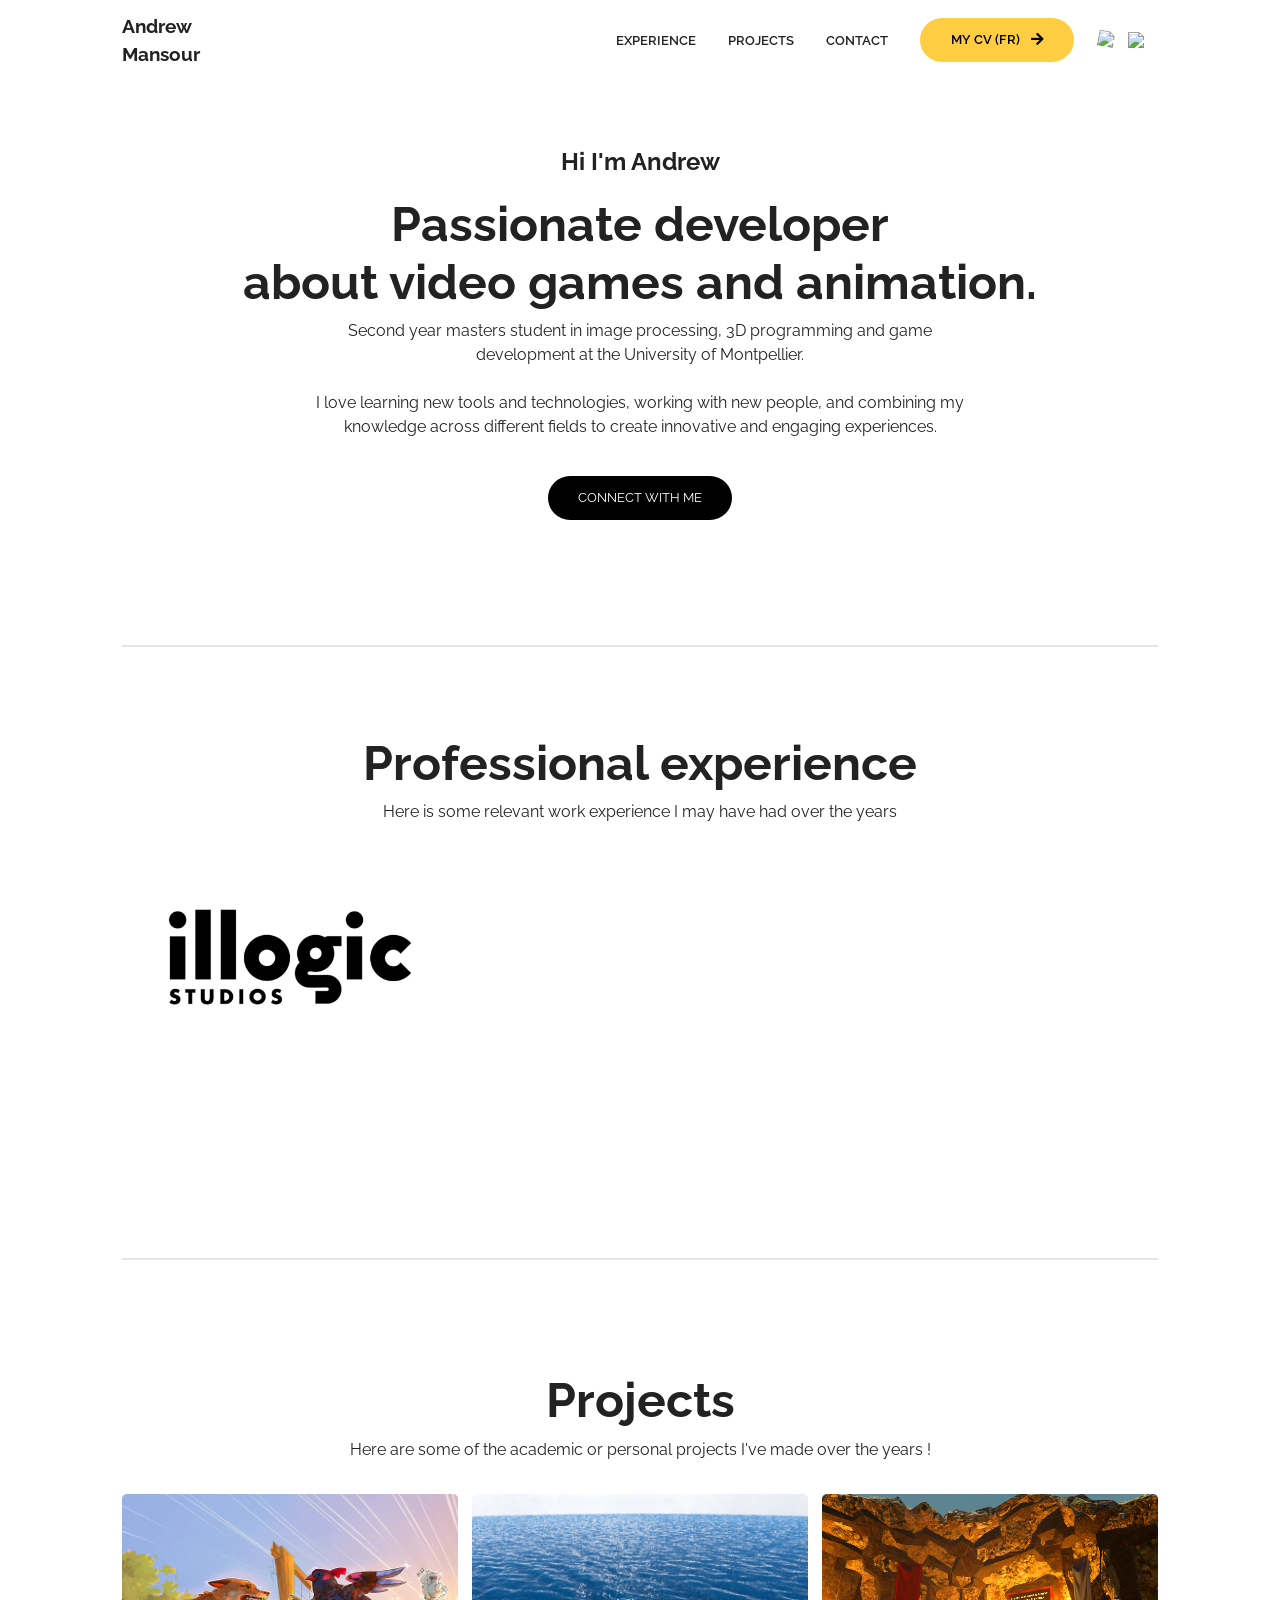
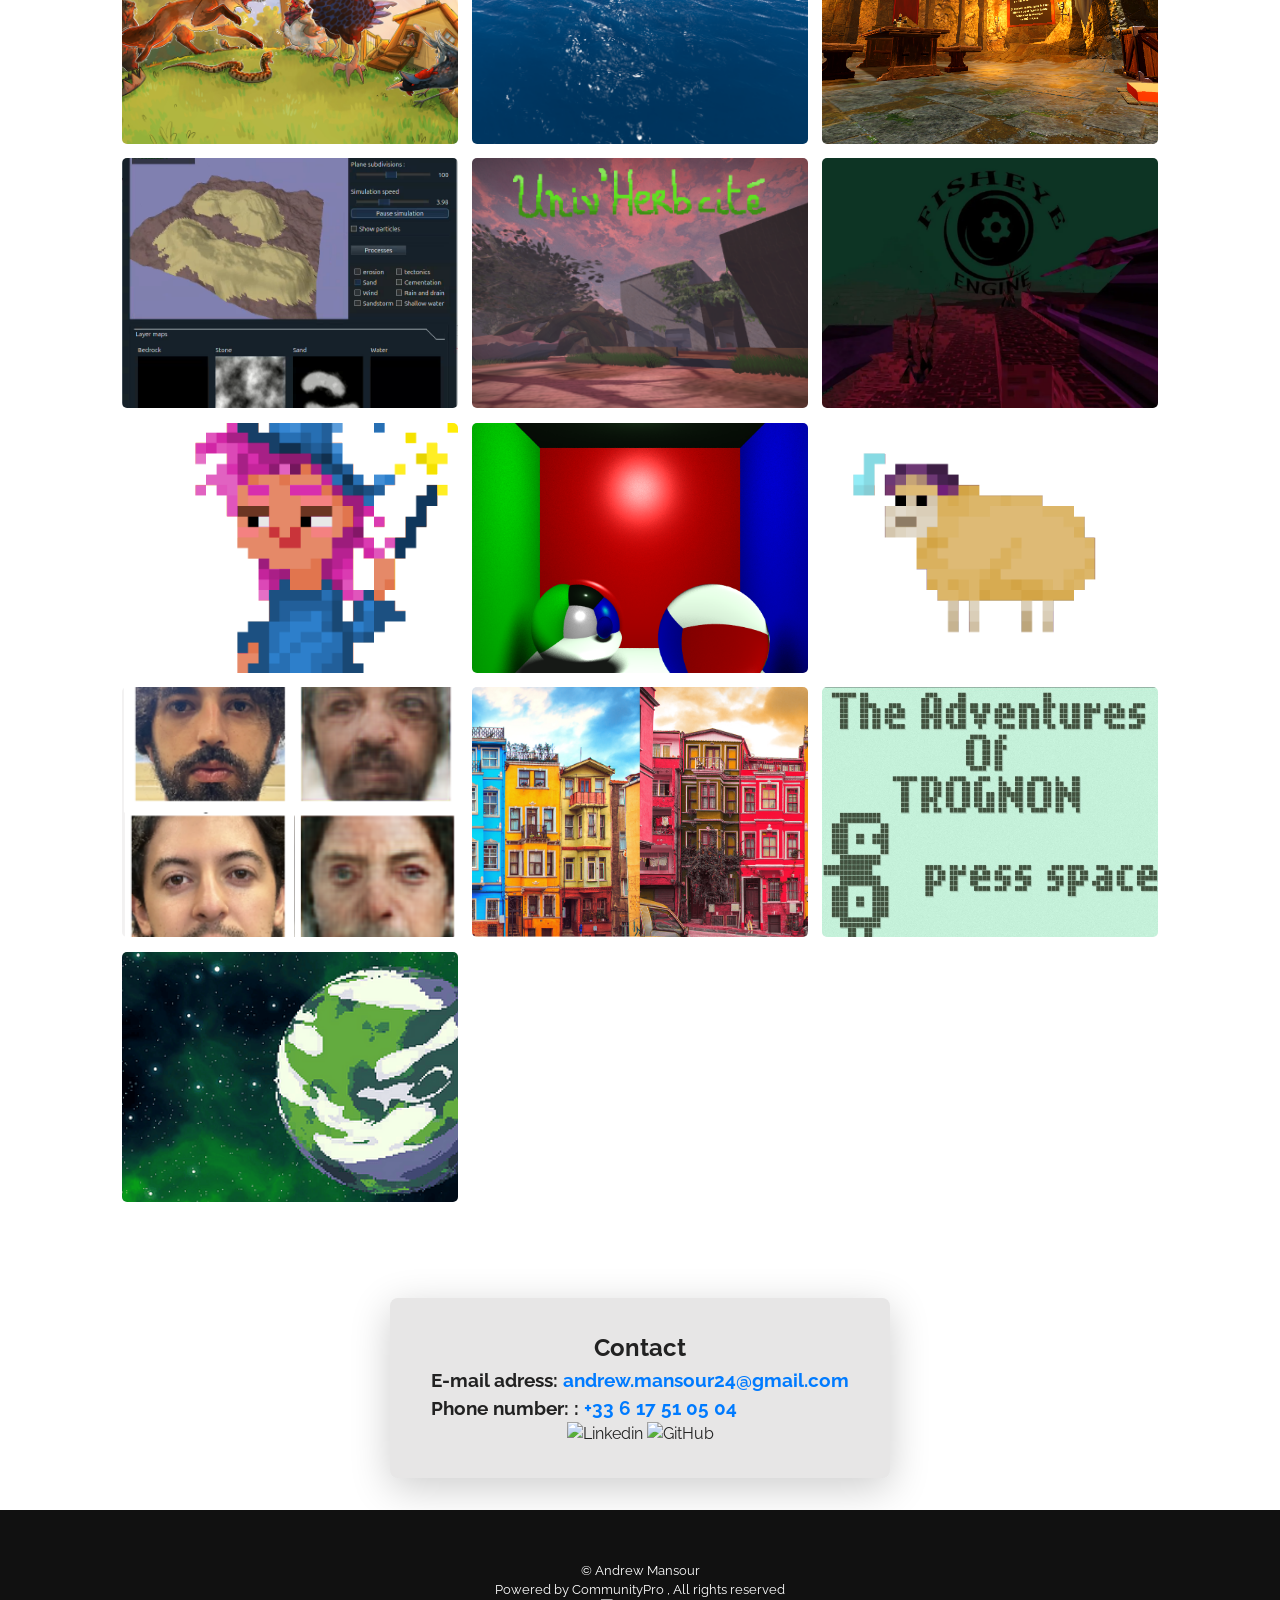
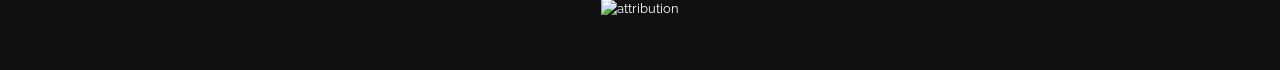
==== commit 972bfde5: "fix: name logo working" ====
--- a/index.html
+++ b/index.html
@@ -44,10 +44,11 @@
     <!-- Navbar -->
     <nav class="navbar">
       <div class="container">
-        <!-- TODO : Replace with logo -->
         <!-- Logo -->
         <h3 id="logo">
-          <a href="#"><img src="" alt="Andrew Mansour" /></a>
+          <a href="#">Andrew </a>
+          <br>
+          <a href="#">Mansour</a>
         </h3>
         <!-- Navbar links -->
         <!-- TODO : Set links -->
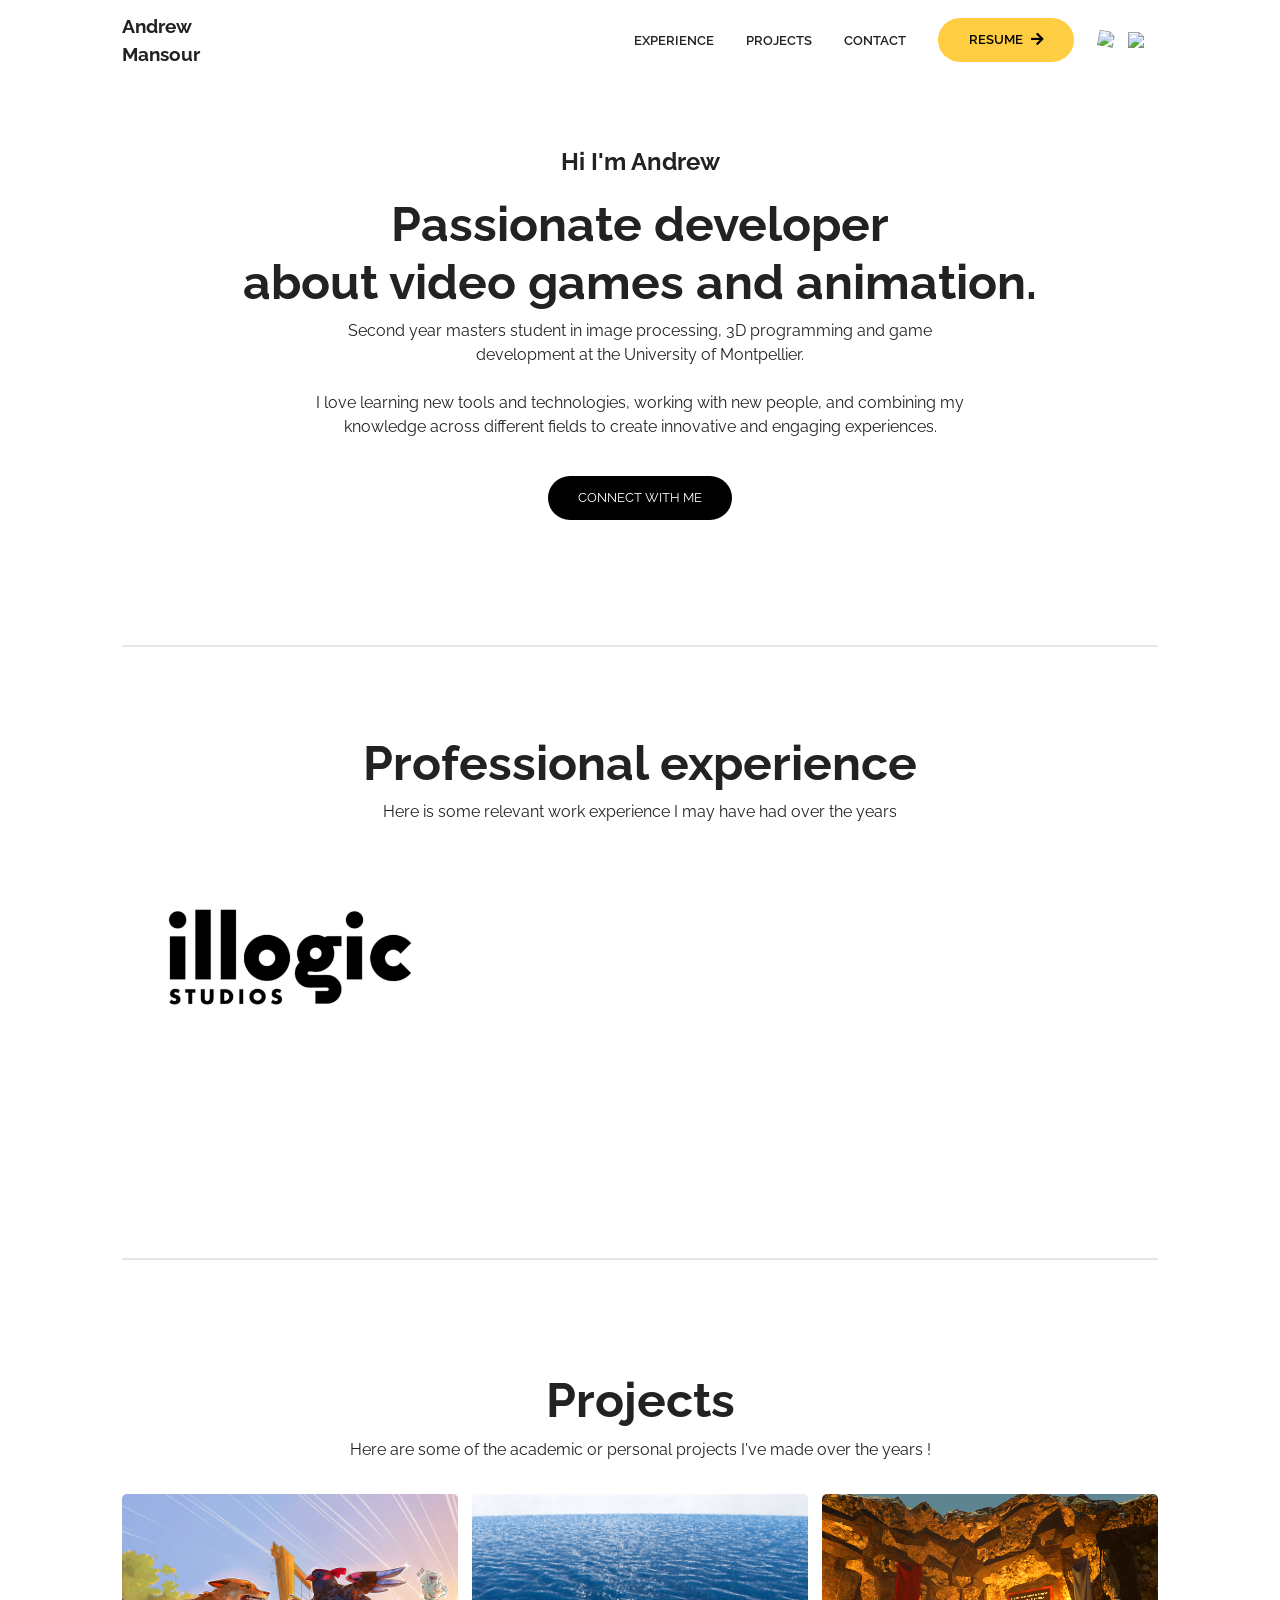
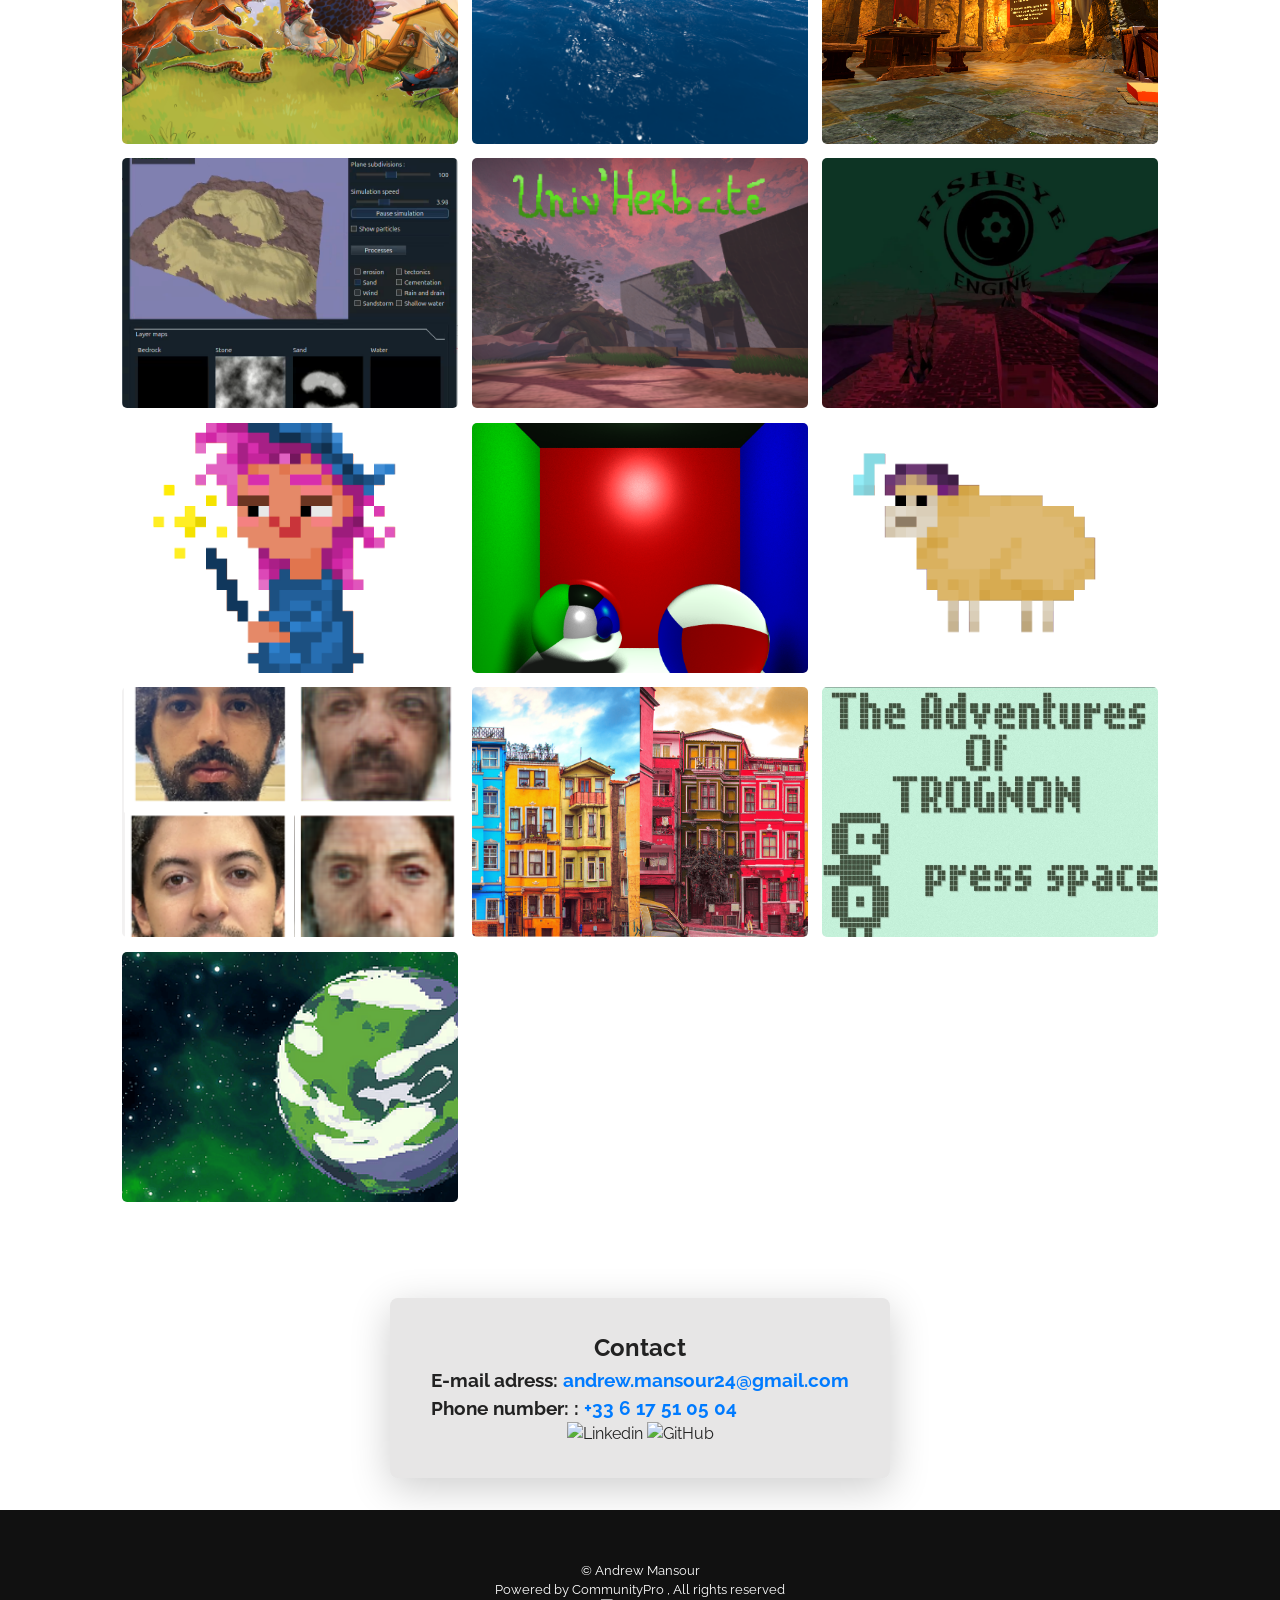
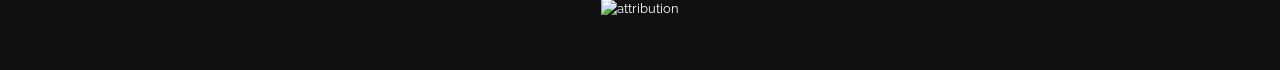
==== commit 9bd1e97e: "fix: correct spelling in index" ====
--- a/index.html
+++ b/index.html
@@ -57,7 +57,7 @@
           <li><a class="nav-link" href="#projects">PROJECTS</a></li>
           <li><a class="nav-link" href="#contact">CONTACT</a></li>
           <li>
-            <a class="nav-link btn btn-primary" href="src/assets/cv.pdf" target="_blank">MY CV (FR) <i
+            <a class="nav-link btn btn-primary" href="src/assets/cv.pdf" target="_blank">RESUME<i
                 class="fas fa-arrow-right"></i></a>
           </li>
 
@@ -367,4 +367,4 @@
   <script src="src/js/script.js"></script>
 </body>
 
-</html>+</html>
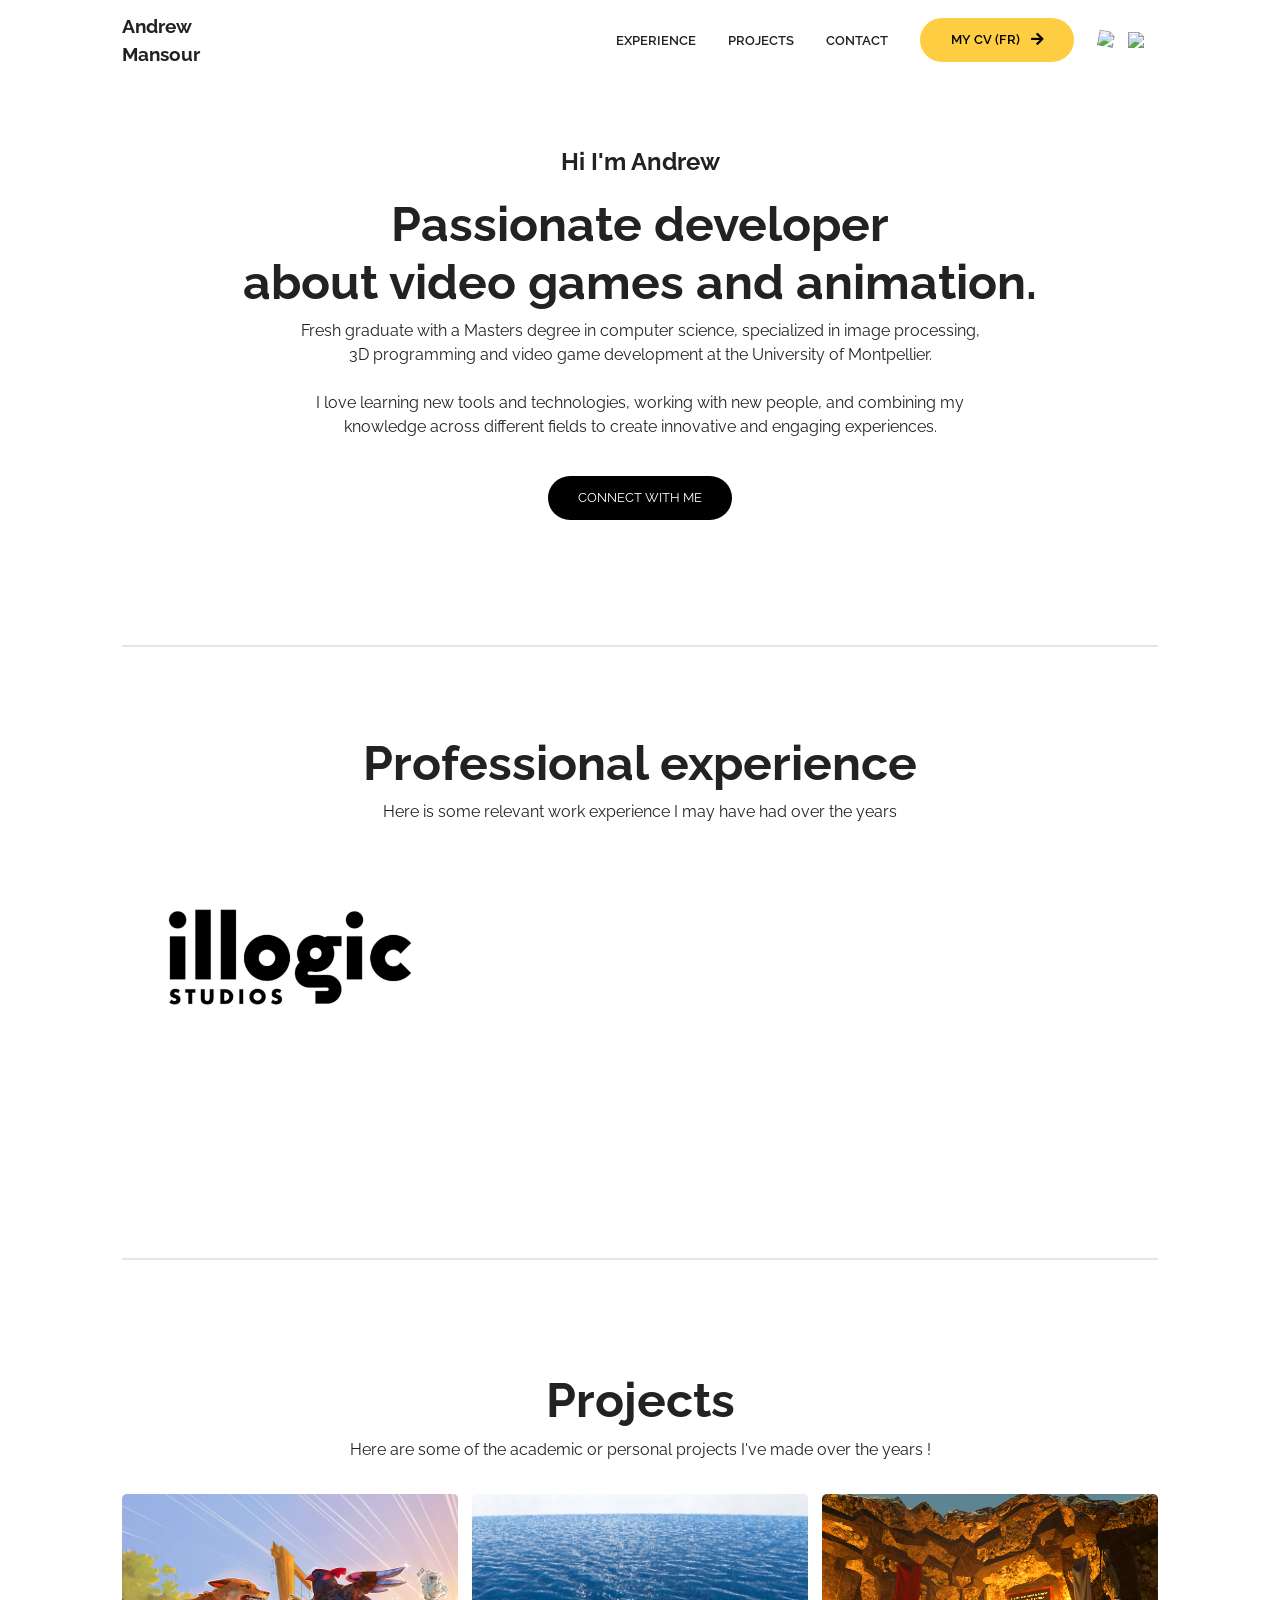
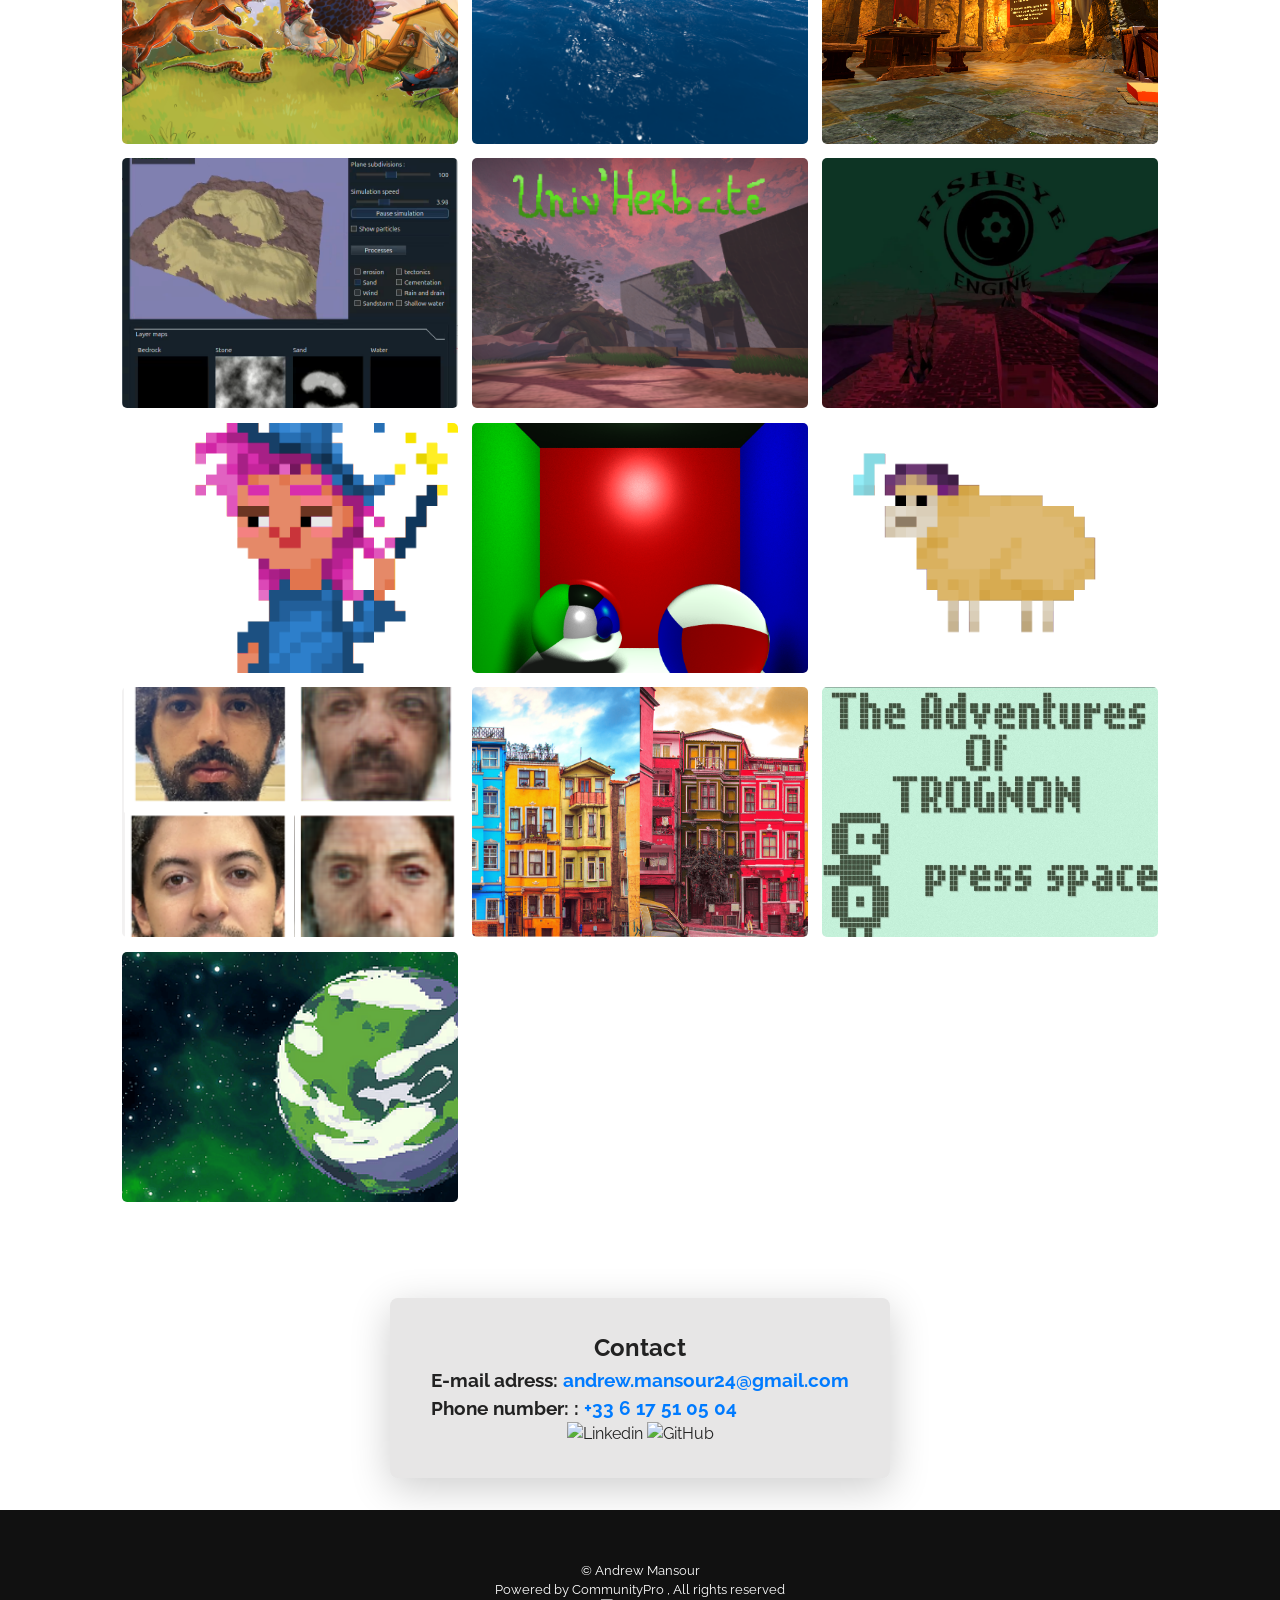
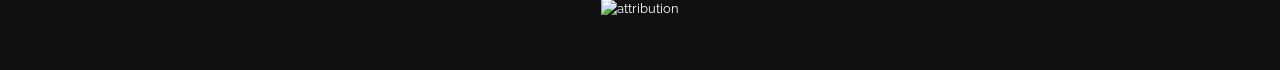
==== commit 343563f9: "style: update uni status" ====
--- a/index.html
+++ b/index.html
@@ -57,7 +57,7 @@
           <li><a class="nav-link" href="#projects">PROJECTS</a></li>
           <li><a class="nav-link" href="#contact">CONTACT</a></li>
           <li>
-            <a class="nav-link btn btn-primary" href="src/assets/cv.pdf" target="_blank">RESUME<i
+            <a class="nav-link btn btn-primary" href="src/assets/cv.pdf" target="_blank">MY CV (FR) <i
                 class="fas fa-arrow-right"></i></a>
           </li>
 
@@ -91,7 +91,7 @@
         <h2> about video games and animation.</h2>
 
         <p>
-          Second year masters student in image processing, 3D programming and game development at the University of Montpellier. 
+          Fresh graduate with a Masters degree in computer science, specialized in image processing, 3D programming and video game development at the University of Montpellier. 
           <br />
           <br />
           I love learning new tools and technologies, working with new people, and combining my knowledge across different fields to create innovative and engaging experiences.
@@ -367,4 +367,4 @@
   <script src="src/js/script.js"></script>
 </body>
 
-</html>
+</html>
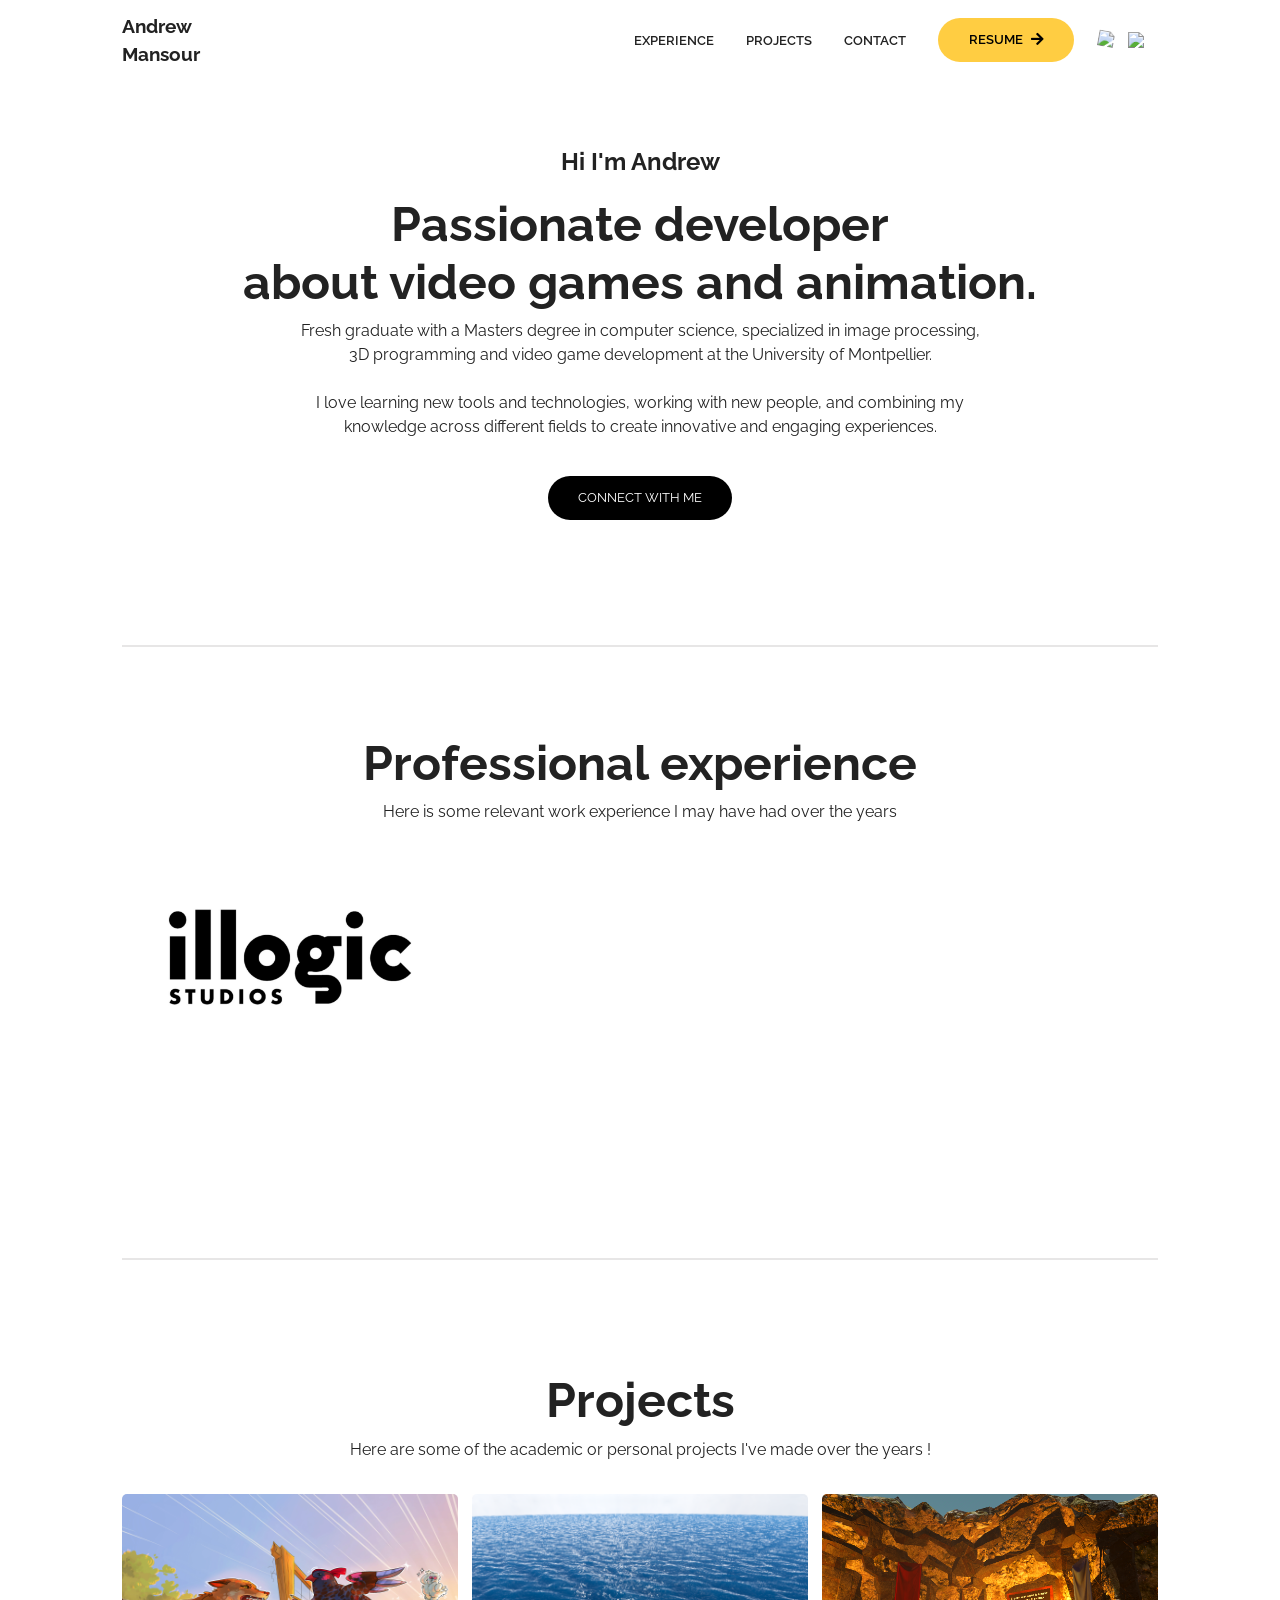
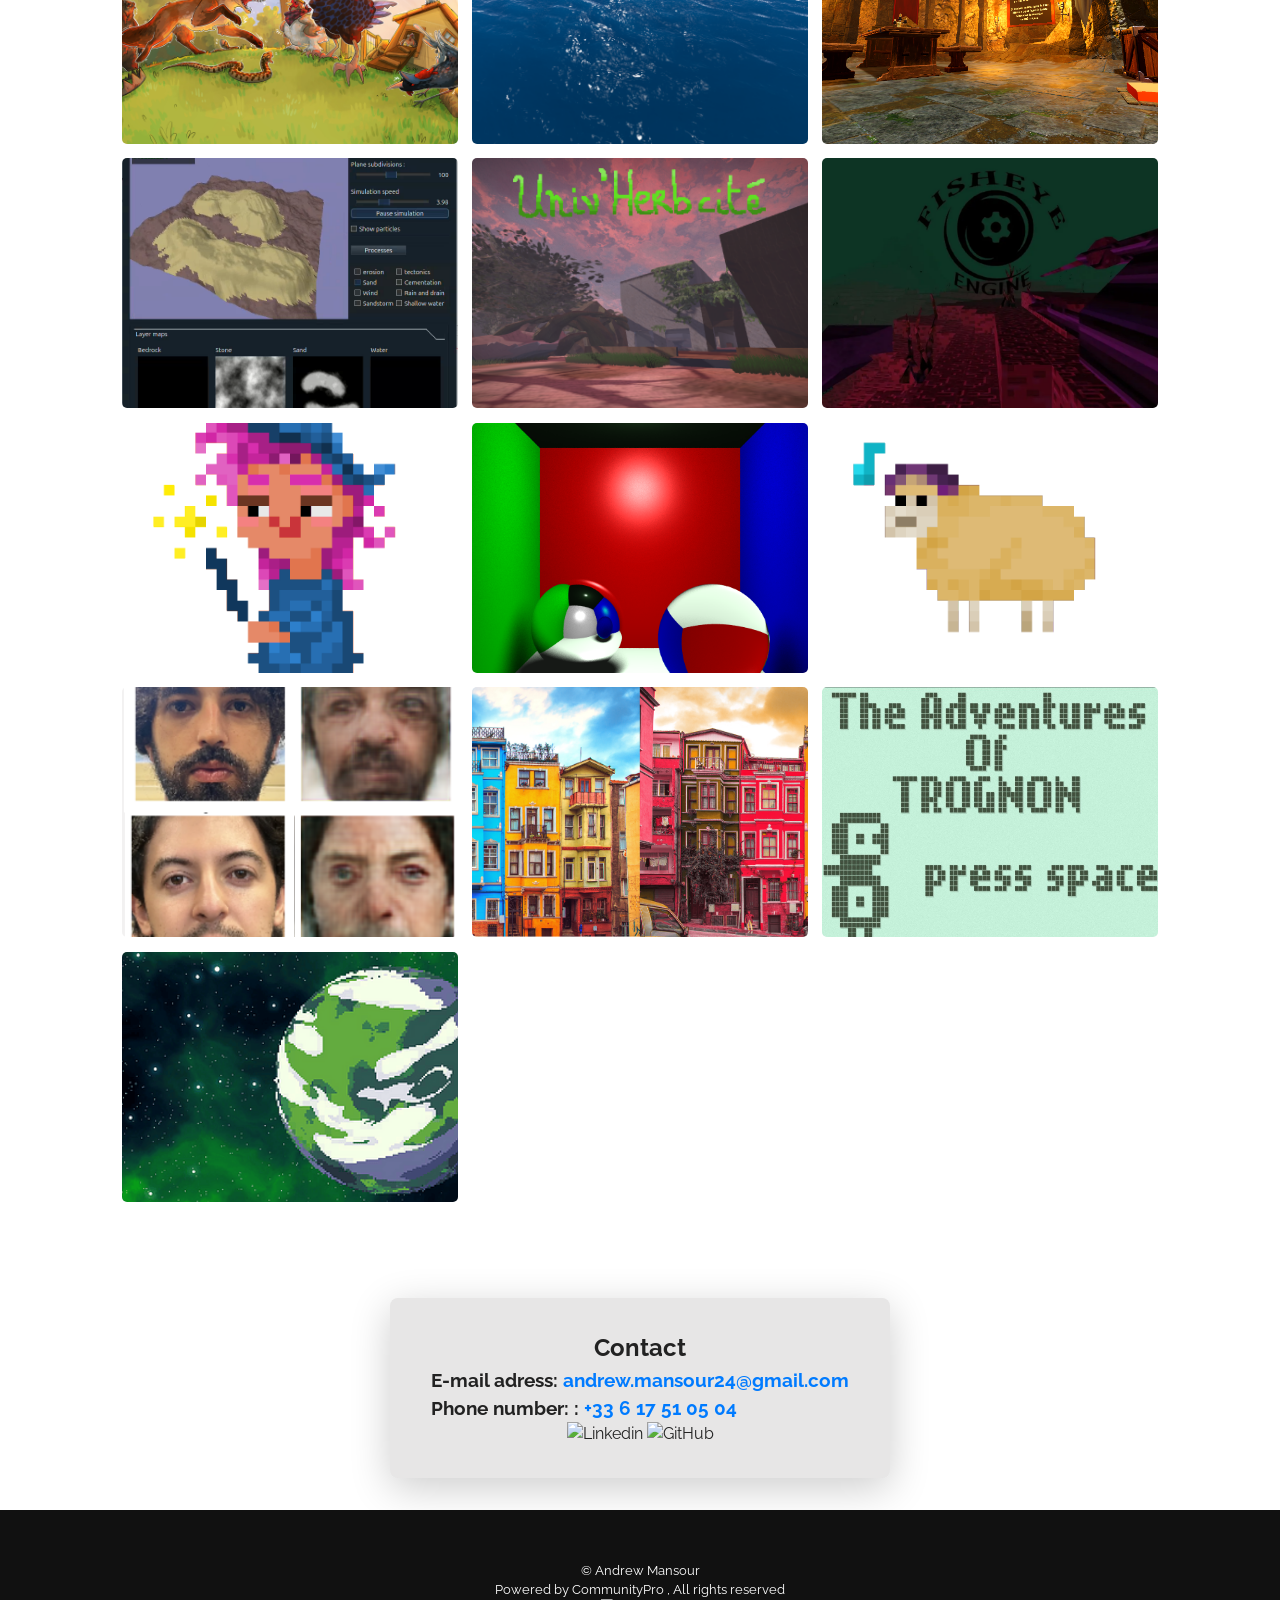
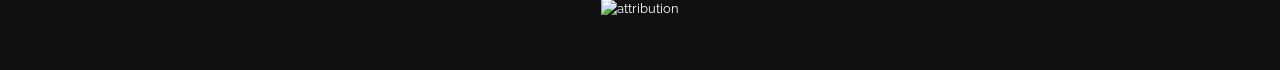
==== commit a24dd5a3: "Merge branch 'main' of github.com:Sloth-King/andrew-portfolio" ====
--- a/index.html
+++ b/index.html
@@ -57,7 +57,7 @@
           <li><a class="nav-link" href="#projects">PROJECTS</a></li>
           <li><a class="nav-link" href="#contact">CONTACT</a></li>
           <li>
-            <a class="nav-link btn btn-primary" href="src/assets/cv.pdf" target="_blank">MY CV (FR) <i
+            <a class="nav-link btn btn-primary" href="src/assets/cv.pdf" target="_blank">RESUME<i
                 class="fas fa-arrow-right"></i></a>
           </li>
 
@@ -367,4 +367,4 @@
   <script src="src/js/script.js"></script>
 </body>
 
-</html>+</html>
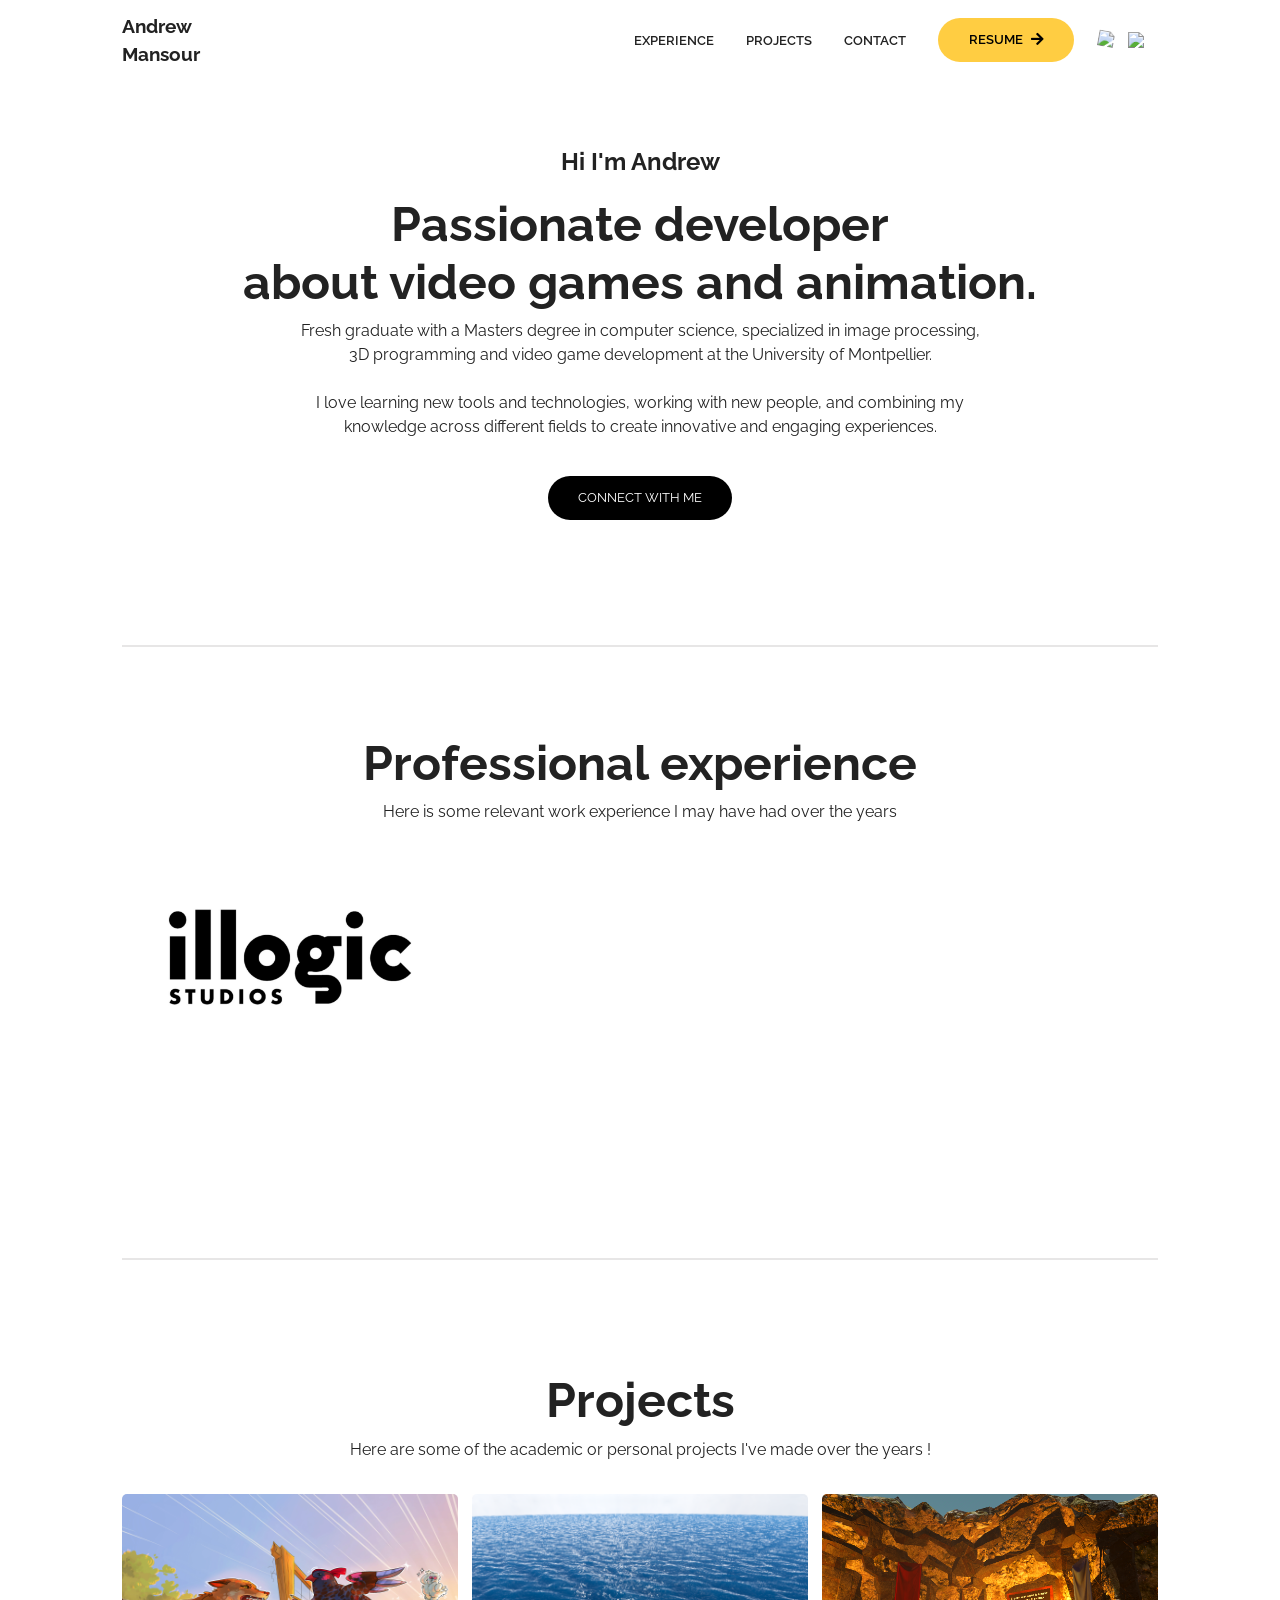
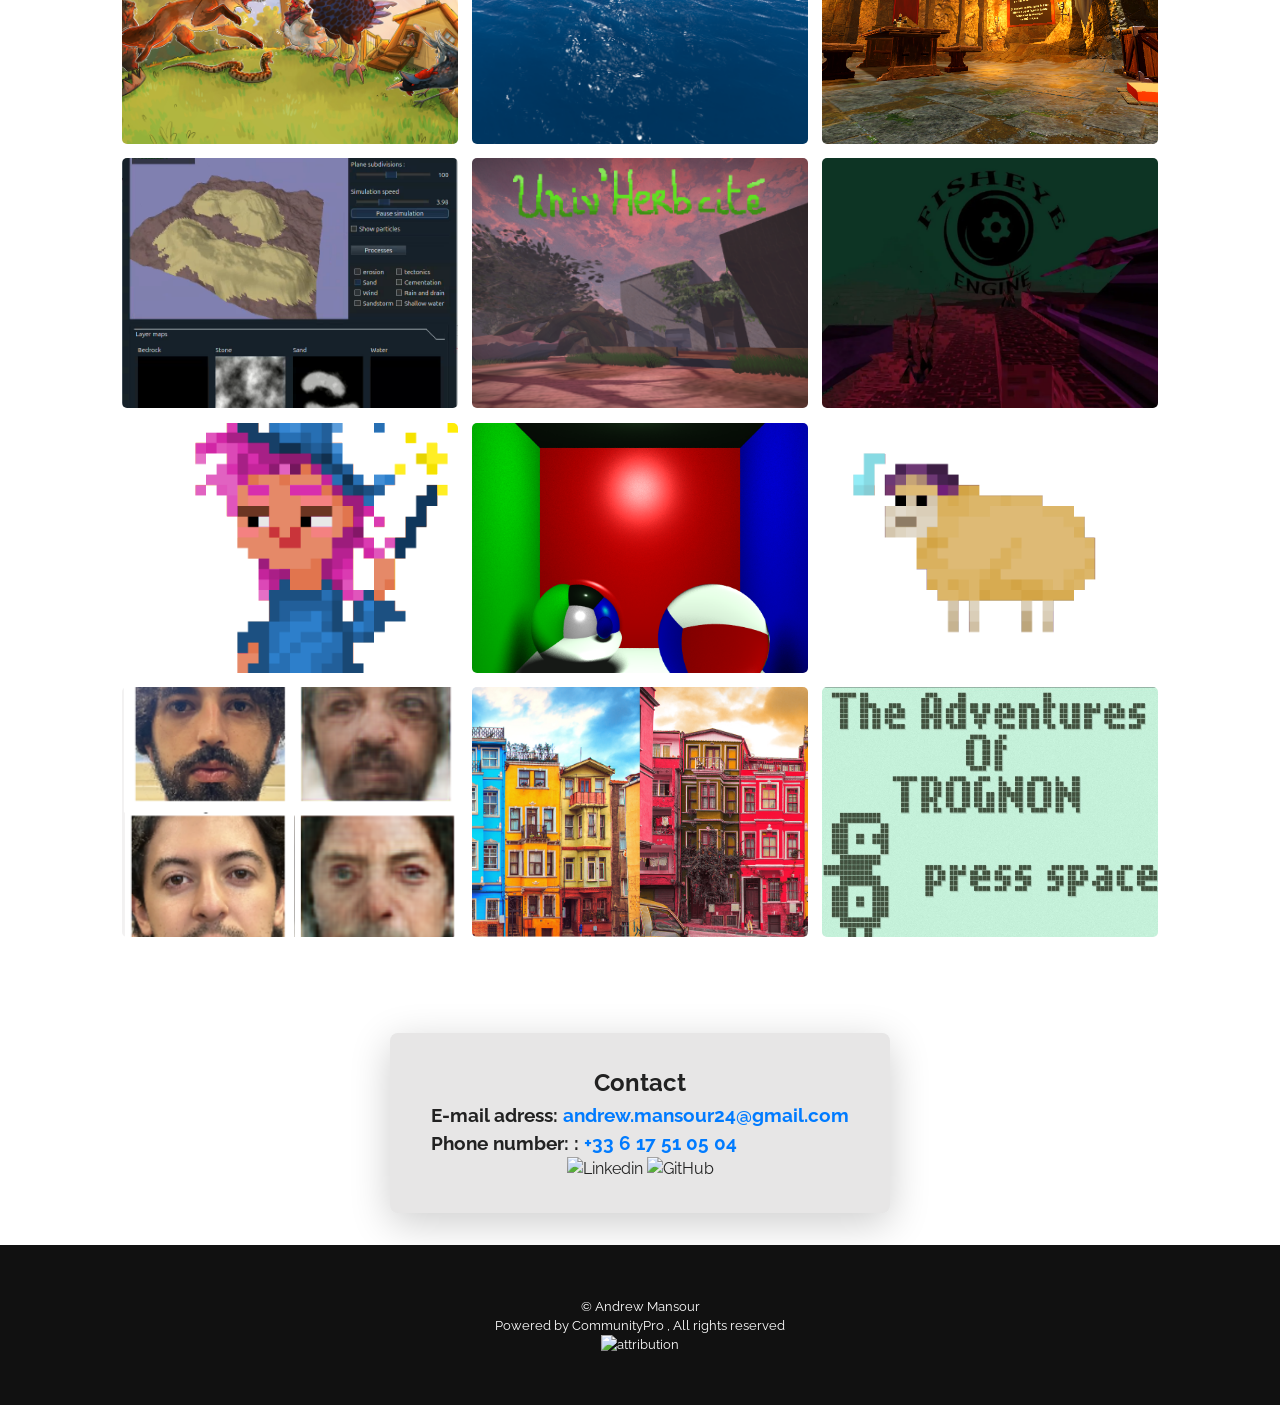
==== commit d18c0b14: "feat: remove crashlands, it's not very good" ====
--- a/index.html
+++ b/index.html
@@ -309,7 +309,7 @@
         </div>
       </div>
 
-      <!-- Project 9 -->
+      <!-- Project 9
       <div href="" class="card" onclick="window.location='src/project.html?id=project9';">
         <div class="project-info">
           <div class="project-bio">
@@ -322,7 +322,7 @@
             <a href="https://thedrewman.itch.io/crashlands" target="_blank"><i class="fab fa-itch-io"></i></a>
           </div>
         </div>
-      </div>
+      </div> -->
 
 
     </article>
